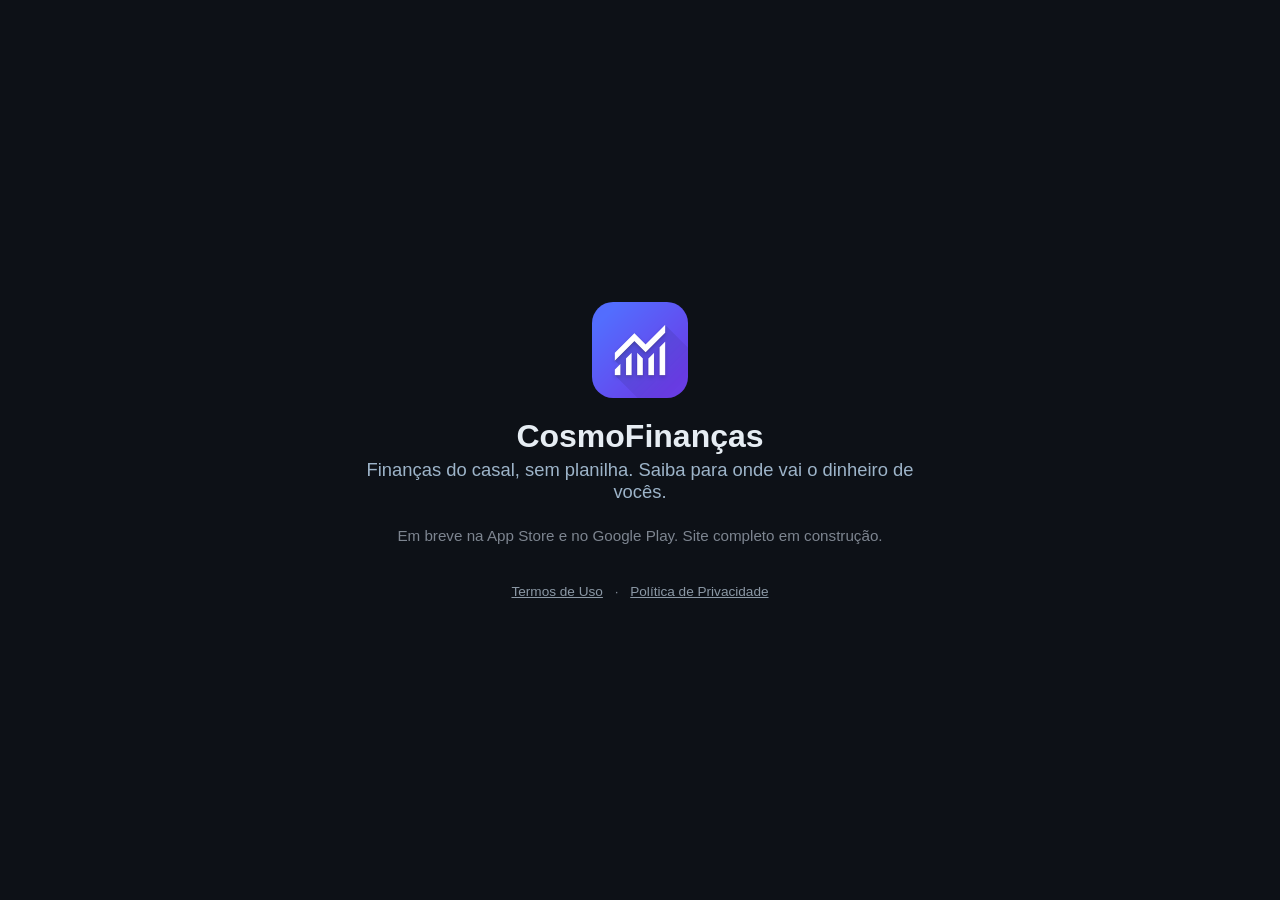
==== index.html @ c714b4fe "Add Terms of Use and Privacy Policy pages Fixes the App Review rejection: the store metadata links h" ====
<!DOCTYPE html>
<html lang="pt-BR">
<head>
  <meta charset="utf-8">
  <meta name="viewport" content="width=device-width, initial-scale=1">
  <title>CosmoFinanças | Finanças do casal, sem planilha</title>
  <meta name="description" content="CosmoFinanças: controle financeiro do casal. Gastos do mês, orçamentos, importação de extratos com categorização automática. Em breve na App Store e no Google Play.">
  <link rel="icon" href="/favicon.ico">
  <link rel="apple-touch-icon" href="/apple-touch-icon.png">
  <meta name="robots" content="index, follow">
  <link rel="canonical" href="https://cosmofinancas.org/">
  <style>
    :root { color-scheme: light dark; }
    body { margin: 0; font-family: -apple-system, BlinkMacSystemFont, "Segoe UI", Roboto, sans-serif;
           min-height: 100vh; display: flex; align-items: center; justify-content: center;
           background: #0d1117; color: #e6edf3; text-align: center; }
    main { padding: 2rem; max-width: 560px; }
    img.logo { width: 96px; height: 96px; border-radius: 22%; }
    h1 { font-size: 2rem; margin: 1rem 0 0.25rem; }
    p.tag { font-size: 1.15rem; color: #9db4c9; margin: 0.25rem 0 1.5rem; }
    p.soon { font-size: 0.95rem; color: #7d8590; }
    footer { margin-top: 40px; font-size: 0.85rem; color: #7d8590; }
    footer a { color: #8b98a5; margin: 0 8px; }
  </style>
</head>
<body>
  <main>
    <img class="logo" src="/icon-192x192.png" alt="CosmoFinanças">
    <h1>CosmoFinanças</h1>
    <p class="tag">Finanças do casal, sem planilha. Saiba para onde vai o dinheiro de vocês.</p>
    <p class="soon">Em breve na App Store e no Google Play. Site completo em construção.</p>
    <footer>
      <a href="/termos">Termos de Uso</a> · <a href="/privacidade">Política de Privacidade</a>
    </footer>
  </main>
</body>
</html>
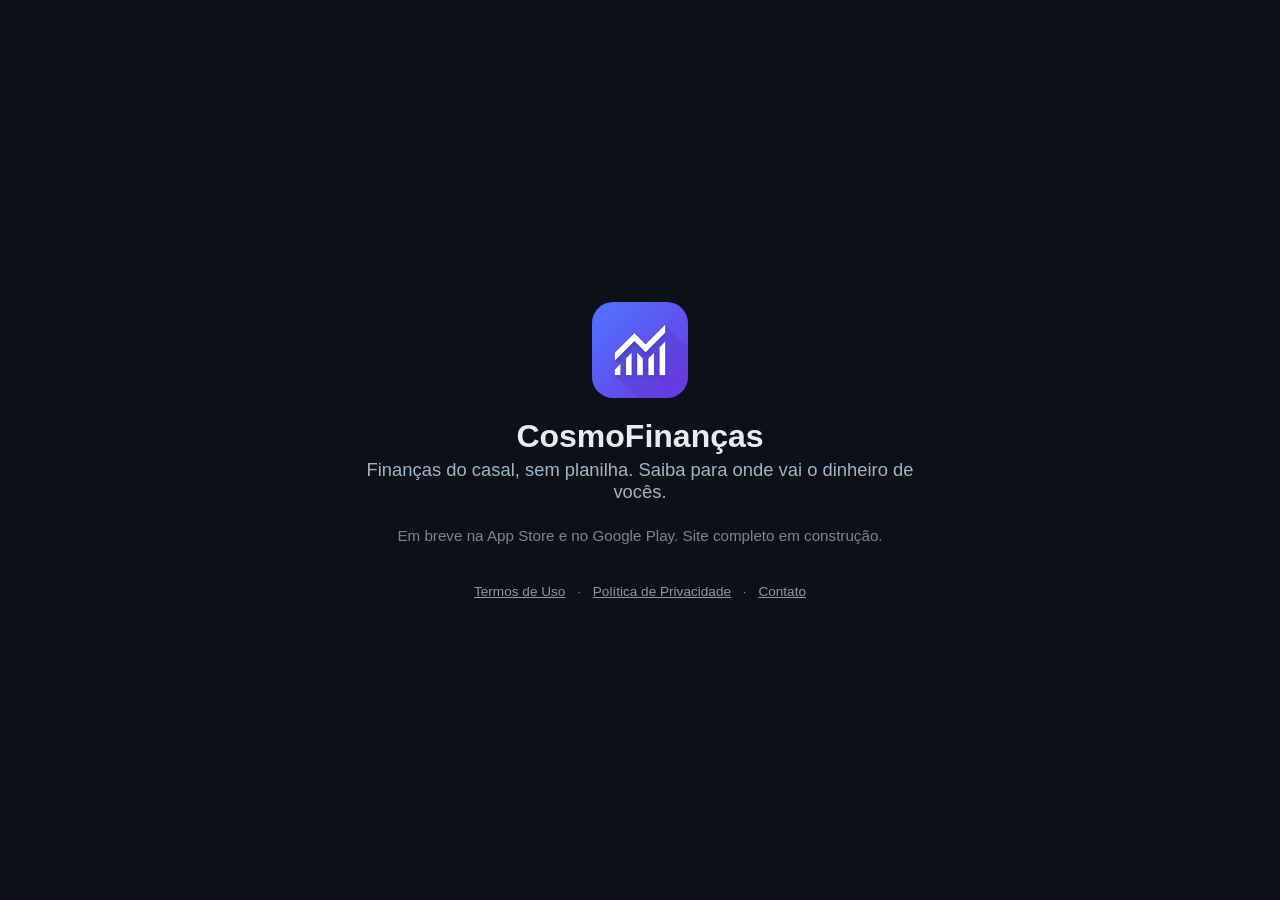
==== commit e845f7d6: "Merge contato-delete-pages" ====
--- a/index.html
+++ b/index.html
@@ -30,7 +30,7 @@
     <p class="tag">Finanças do casal, sem planilha. Saiba para onde vai o dinheiro de vocês.</p>
     <p class="soon">Em breve na App Store e no Google Play. Site completo em construção.</p>
     <footer>
-      <a href="/termos">Termos de Uso</a> · <a href="/privacidade">Política de Privacidade</a>
+      <a href="/termos">Termos de Uso</a> · <a href="/privacidade">Política de Privacidade</a> · <a href="/contato">Contato</a>
     </footer>
   </main>
 </body>
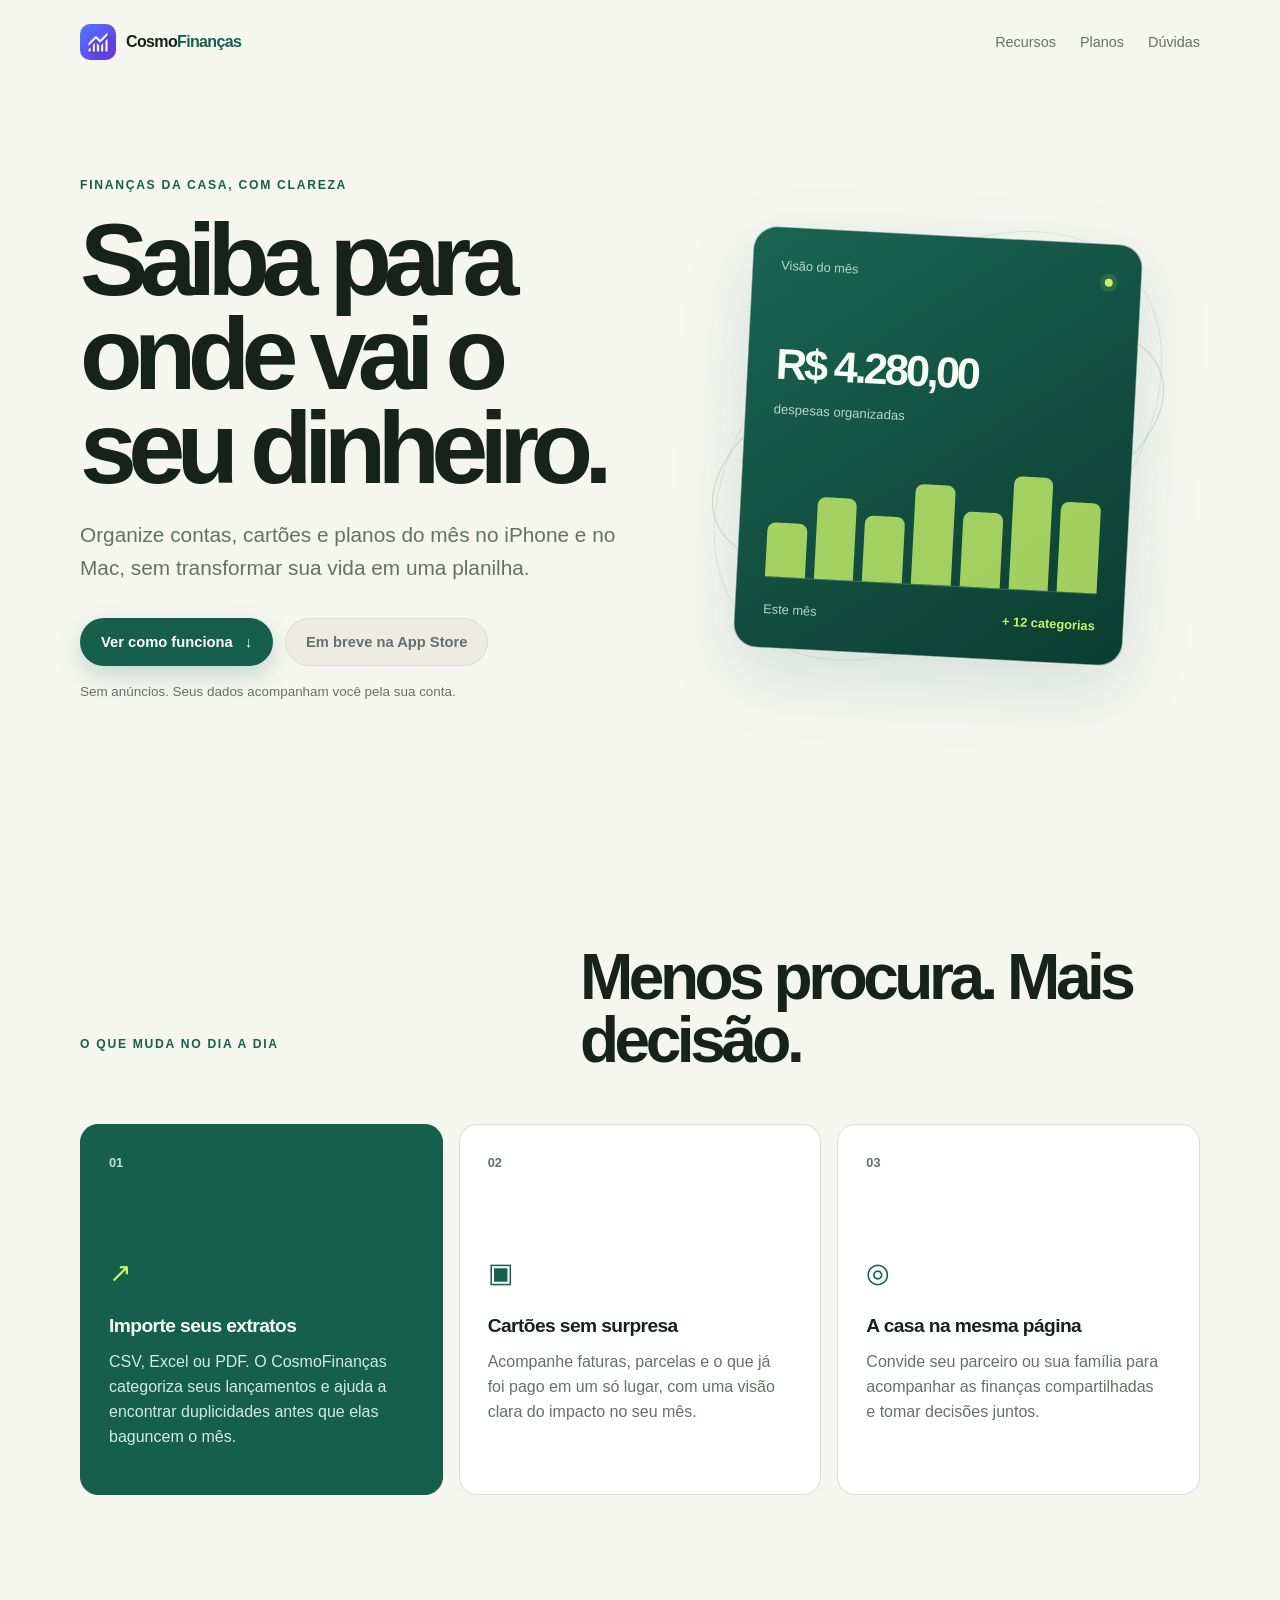
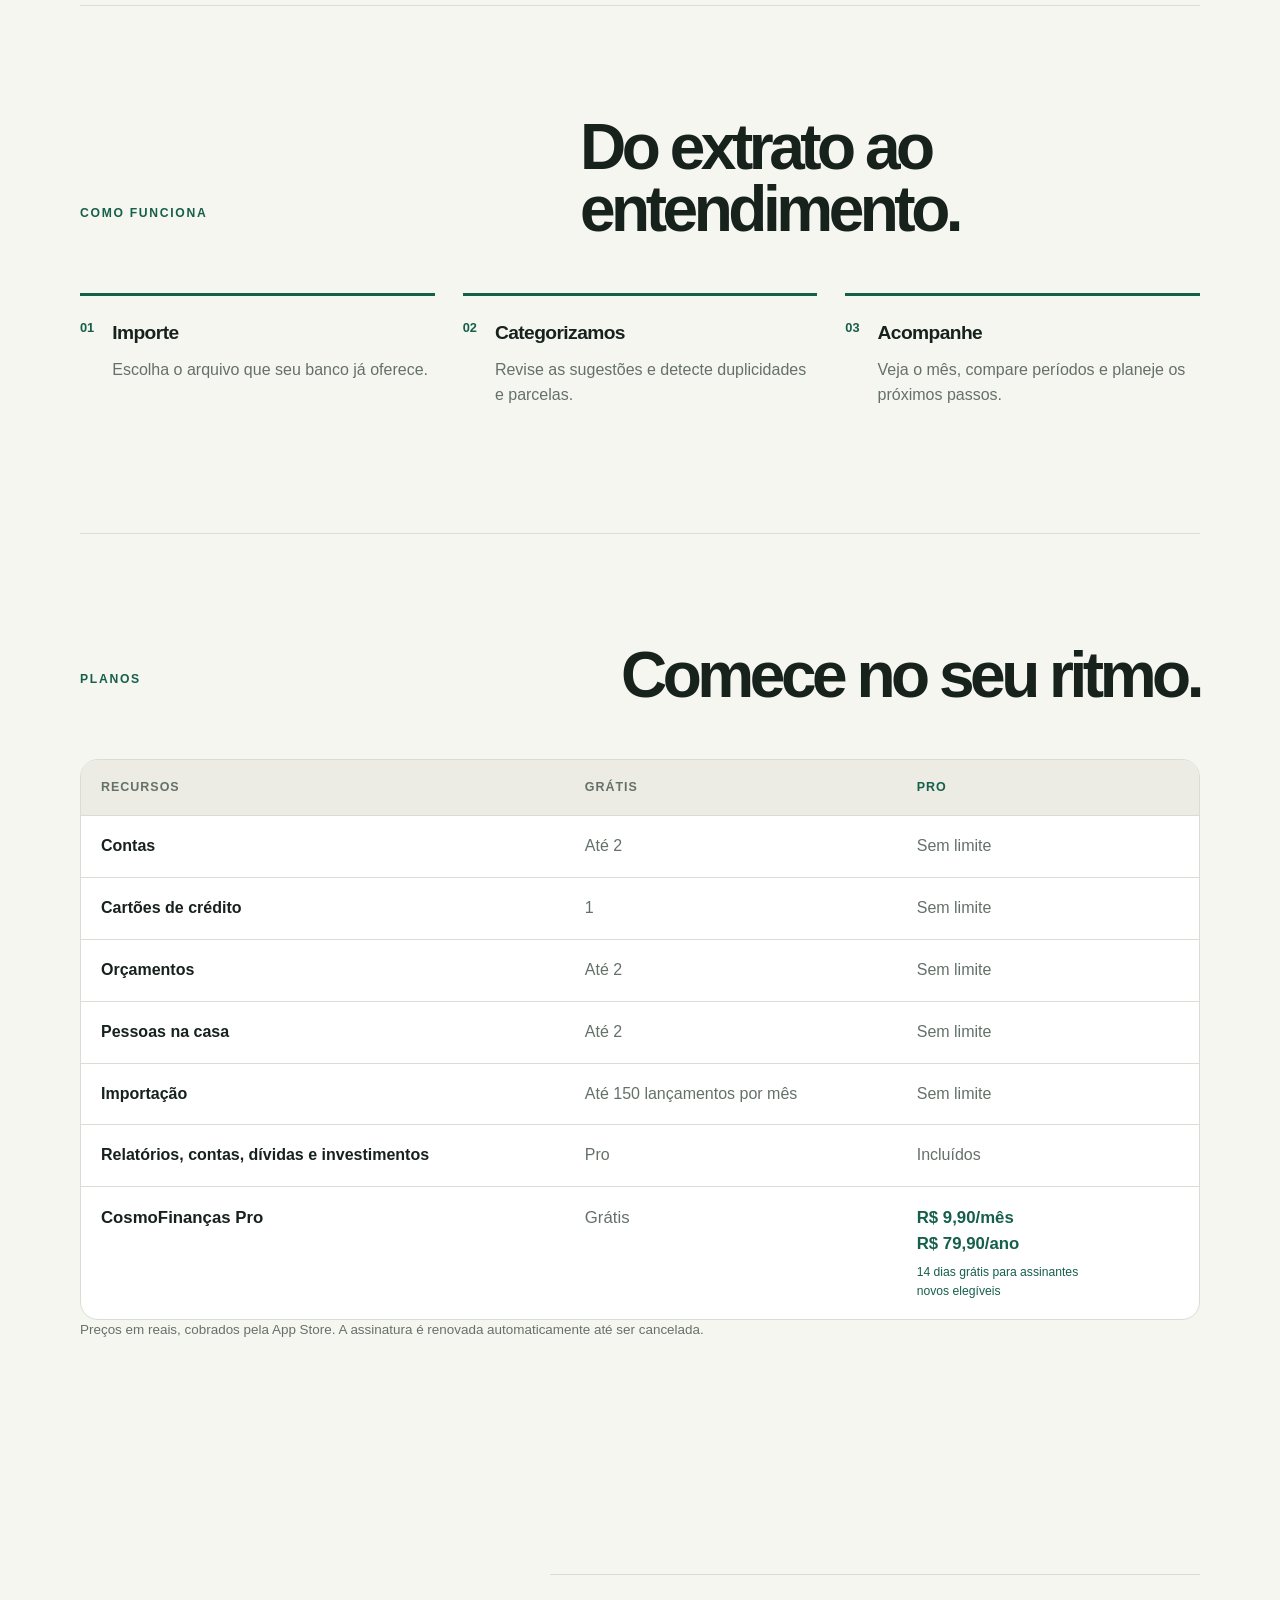
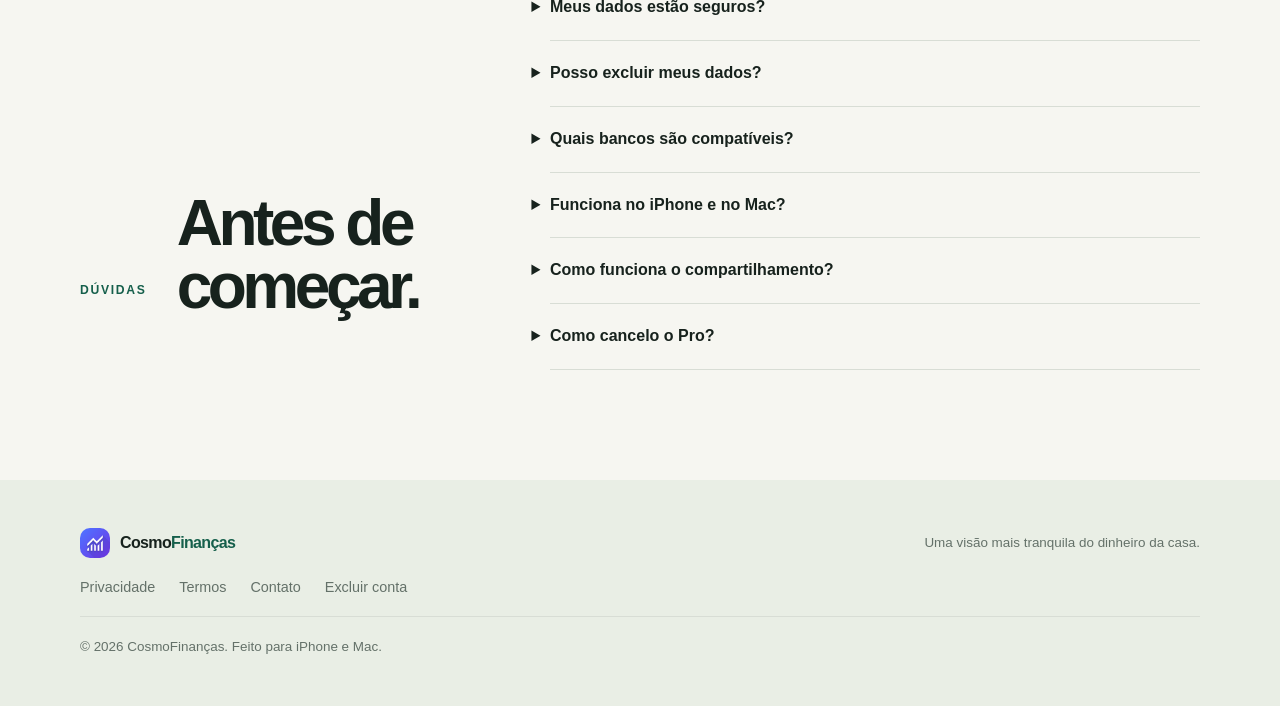
==== commit 55e14e83: "feat(landing): build the CosmoFinancas homepage Replace the placeholder with an accessible one-page " ====
--- a/index.html
+++ b/index.html
@@ -1,37 +1,185 @@
-<!DOCTYPE html>
+<!doctype html>
 <html lang="pt-BR">
 <head>
   <meta charset="utf-8">
   <meta name="viewport" content="width=device-width, initial-scale=1">
-  <title>CosmoFinanças | Finanças do casal, sem planilha</title>
-  <meta name="description" content="CosmoFinanças: controle financeiro do casal. Gastos do mês, orçamentos, importação de extratos com categorização automática. Em breve na App Store e no Google Play.">
+  <title>CosmoFinanças | Saiba para onde vai o seu dinheiro</title>
+  <meta name="description" content="Organize as finanças da sua casa no iPhone e no Mac. Importe extratos, acompanhe cartões, orçamentos e muito mais com o CosmoFinanças.">
+  <meta name="robots" content="index, follow">
+  <link rel="canonical" href="https://cosmofinancas.org/">
   <link rel="icon" href="/favicon.ico">
   <link rel="apple-touch-icon" href="/apple-touch-icon.png">
-  <meta name="robots" content="index, follow">
-  <link rel="canonical" href="https://cosmofinancas.org/">
-  <style>
-    :root { color-scheme: light dark; }
-    body { margin: 0; font-family: -apple-system, BlinkMacSystemFont, "Segoe UI", Roboto, sans-serif;
-           min-height: 100vh; display: flex; align-items: center; justify-content: center;
-           background: #0d1117; color: #e6edf3; text-align: center; }
-    main { padding: 2rem; max-width: 560px; }
-    img.logo { width: 96px; height: 96px; border-radius: 22%; }
-    h1 { font-size: 2rem; margin: 1rem 0 0.25rem; }
-    p.tag { font-size: 1.15rem; color: #9db4c9; margin: 0.25rem 0 1.5rem; }
-    p.soon { font-size: 0.95rem; color: #7d8590; }
-    footer { margin-top: 40px; font-size: 0.85rem; color: #7d8590; }
-    footer a { color: #8b98a5; margin: 0 8px; }
-  </style>
+  <meta property="og:type" content="website">
+  <meta property="og:locale" content="pt_BR">
+  <meta property="og:site_name" content="CosmoFinanças">
+  <meta property="og:title" content="CosmoFinanças | Saiba para onde vai o seu dinheiro">
+  <meta property="og:description" content="Finanças da casa, com clareza. Importe seus extratos e acompanhe o mês no iPhone e no Mac.">
+  <meta property="og:url" content="https://cosmofinancas.org/">
+  <meta property="og:image" content="https://cosmofinancas.org/icon-512x512.png">
+  <meta name="twitter:card" content="summary">
+  <meta name="twitter:title" content="CosmoFinanças | Saiba para onde vai o seu dinheiro">
+  <meta name="twitter:description" content="Finanças da casa, com clareza. Importe seus extratos e acompanhe o mês no iPhone e no Mac.">
+  <meta name="twitter:image" content="https://cosmofinancas.org/icon-512x512.png">
+  <link rel="stylesheet" href="/style.css">
+  <script type="application/ld+json">
+  {
+    "@context": "https://schema.org",
+    "@type": "SoftwareApplication",
+    "name": "CosmoFinanças",
+    "applicationCategory": "FinanceApplication",
+    "operatingSystem": "iOS, macOS",
+    "description": "Aplicativo de finanças para organizar a vida financeira da casa.",
+    "offers": [
+      {
+        "@type": "Offer",
+        "name": "CosmoFinanças Pro mensal",
+        "price": "9.90",
+        "priceCurrency": "BRL"
+      },
+      {
+        "@type": "Offer",
+        "name": "CosmoFinanças Pro anual",
+        "price": "79.90",
+        "priceCurrency": "BRL"
+      }
+    ]
+  }
+  </script>
+  <script type="application/ld+json">
+  {
+    "@context": "https://schema.org",
+    "@type": "FAQPage",
+    "mainEntity": [
+      {"@type":"Question","name":"Meus dados estão seguros?","acceptedAnswer":{"@type":"Answer","text":"Sim. O CosmoFinanças usa uma conta para sincronizar seus dados entre dispositivos e adota medidas técnicas para proteger as informações. Consulte a Política de Privacidade para saber mais."}},
+      {"@type":"Question","name":"Posso excluir meus dados?","acceptedAnswer":{"@type":"Answer","text":"Sim. Você pode excluir sua conta dentro do app ou pela página de exclusão de conta."}},
+      {"@type":"Question","name":"Quais bancos são compatíveis?","acceptedAnswer":{"@type":"Answer","text":"Você pode importar arquivos CSV, Excel e PDF exportados pelo seu banco. Não é necessário conectar a conta bancária."}},
+      {"@type":"Question","name":"Funciona no iPhone e no Mac?","acceptedAnswer":{"@type":"Answer","text":"Sim. O app foi feito para iPhone e Mac, com sincronização pela sua conta."}},
+      {"@type":"Question","name":"Como funciona o compartilhamento?","acceptedAnswer":{"@type":"Answer","text":"Convide as pessoas da sua casa pelo app. Os membros convidados podem acompanhar os dados financeiros compartilhados do lar."}},
+      {"@type":"Question","name":"Como cancelo o Pro?","acceptedAnswer":{"@type":"Answer","text":"A assinatura é gerenciada pela App Store. Você pode cancelar nas configurações da sua conta Apple."}}
+    ]
+  }
+  </script>
 </head>
 <body>
+  <header class="site-header">
+    <a class="brand" href="/" aria-label="CosmoFinanças, início">
+      <img src="/icon-192x192.png" alt="" width="36" height="36">
+      <span>Cosmo<span class="brand-accent">Finanças</span></span>
+    </a>
+    <nav aria-label="Navegação principal">
+      <a href="#recursos">Recursos</a>
+      <a href="#planos">Planos</a>
+      <a href="#duvidas">Dúvidas</a>
+    </nav>
+  </header>
+
   <main>
-    <img class="logo" src="/icon-192x192.png" alt="CosmoFinanças">
-    <h1>CosmoFinanças</h1>
-    <p class="tag">Finanças do casal, sem planilha. Saiba para onde vai o dinheiro de vocês.</p>
-    <p class="soon">Em breve na App Store e no Google Play. Site completo em construção.</p>
-    <footer>
-      <a href="/termos">Termos de Uso</a> · <a href="/privacidade">Política de Privacidade</a> · <a href="/contato">Contato</a>
-    </footer>
+    <section class="hero section-wrap" aria-labelledby="hero-title">
+      <div class="hero-copy">
+        <p class="eyebrow">Finanças da casa, com clareza</p>
+        <h1 id="hero-title">Saiba para onde vai o seu dinheiro.</h1>
+        <p class="hero-subtitle">Organize contas, cartões e planos do mês no iPhone e no Mac, sem transformar sua vida em uma planilha.</p>
+        <div class="hero-actions">
+          <a class="button button-primary" href="#como-funciona">Ver como funciona <span aria-hidden="true">↓</span></a>
+          <span class="button button-disabled" aria-disabled="true">Em breve na App Store</span>
+        </div>
+        <p class="hero-note">Sem anúncios. Seus dados acompanham você pela sua conta.</p>
+      </div>
+      <div class="hero-art" aria-label="Resumo visual do seu mês financeiro" role="img">
+        <div class="orbit orbit-one"></div>
+        <div class="orbit orbit-two"></div>
+        <div class="dashboard-card">
+          <div class="card-topline"><span>Visão do mês</span><span class="status-dot"></span></div>
+          <p class="card-total">R$ 4.280,00</p>
+          <p class="card-caption">despesas organizadas</p>
+          <div class="chart"><span style="height: 42%"></span><span style="height: 64%"></span><span style="height: 51%"></span><span style="height: 78%"></span><span style="height: 58%"></span><span style="height: 88%"></span><span style="height: 70%"></span></div>
+          <div class="card-footer"><span>Este mês</span><strong>+ 12 categorias</strong></div>
+        </div>
+      </div>
+    </section>
+
+    <section id="recursos" class="section-wrap section-block" aria-labelledby="resources-title">
+      <div class="section-heading">
+        <p class="eyebrow">O que muda no dia a dia</p>
+        <h2 id="resources-title">Menos procura. Mais decisão.</h2>
+      </div>
+      <div class="feature-grid">
+        <article class="feature-card feature-card-highlight">
+          <span class="feature-number">01</span>
+          <div class="feature-icon" aria-hidden="true">↗</div>
+          <h3>Importe seus extratos</h3>
+          <p>CSV, Excel ou PDF. O CosmoFinanças categoriza seus lançamentos e ajuda a encontrar duplicidades antes que elas baguncem o mês.</p>
+        </article>
+        <article class="feature-card">
+          <span class="feature-number">02</span>
+          <div class="feature-icon" aria-hidden="true">▣</div>
+          <h3>Cartões sem surpresa</h3>
+          <p>Acompanhe faturas, parcelas e o que já foi pago em um só lugar, com uma visão clara do impacto no seu mês.</p>
+        </article>
+        <article class="feature-card">
+          <span class="feature-number">03</span>
+          <div class="feature-icon" aria-hidden="true">◎</div>
+          <h3>A casa na mesma página</h3>
+          <p>Convide seu parceiro ou sua família para acompanhar as finanças compartilhadas e tomar decisões juntos.</p>
+        </article>
+      </div>
+    </section>
+
+    <section id="como-funciona" class="section-wrap section-block how-section" aria-labelledby="how-title">
+      <div class="section-heading">
+        <p class="eyebrow">Como funciona</p>
+        <h2>Do extrato ao entendimento.</h2>
+      </div>
+      <ol class="steps">
+        <li><span class="step-index">01</span><div><h3>Importe</h3><p>Escolha o arquivo que seu banco já oferece.</p></div></li>
+        <li><span class="step-index">02</span><div><h3>Categorizamos</h3><p>Revise as sugestões e detecte duplicidades e parcelas.</p></div></li>
+        <li><span class="step-index">03</span><div><h3>Acompanhe</h3><p>Veja o mês, compare períodos e planeje os próximos passos.</p></div></li>
+      </ol>
+    </section>
+
+    <section id="planos" class="section-wrap section-block" aria-labelledby="plans-title">
+      <div class="section-heading">
+        <p class="eyebrow">Planos</p>
+        <h2>Comece no seu ritmo.</h2>
+      </div>
+      <div class="plans-table-wrap">
+        <table class="plans-table">
+          <caption class="sr-only">Comparação entre os planos Grátis e Pro</caption>
+          <thead><tr><th scope="col">Recursos</th><th scope="col">Grátis</th><th scope="col" class="pro-heading">Pro</th></tr></thead>
+          <tbody>
+            <tr><th scope="row">Contas</th><td>Até 2</td><td>Sem limite</td></tr>
+            <tr><th scope="row">Cartões de crédito</th><td>1</td><td>Sem limite</td></tr>
+            <tr><th scope="row">Orçamentos</th><td>Até 2</td><td>Sem limite</td></tr>
+            <tr><th scope="row">Pessoas na casa</th><td>Até 2</td><td>Sem limite</td></tr>
+            <tr><th scope="row">Importação</th><td>Até 150 lançamentos por mês</td><td>Sem limite</td></tr>
+            <tr><th scope="row">Relatórios, contas, dívidas e investimentos</th><td>Pro</td><td>Incluídos</td></tr>
+          </tbody>
+          <tfoot><tr><th scope="row">CosmoFinanças Pro</th><td>Grátis</td><td><strong>R$ 9,90/mês</strong><br><strong>R$ 79,90/ano</strong><small>14 dias grátis para assinantes novos elegíveis</small></td></tr></tfoot>
+        </table>
+      </div>
+      <p class="pricing-note">Preços em reais, cobrados pela App Store. A assinatura é renovada automaticamente até ser cancelada.</p>
+    </section>
+
+    <section id="duvidas" class="section-wrap section-block faq-section" aria-labelledby="faq-title">
+      <div class="section-heading"><p class="eyebrow">Dúvidas</p><h2>Antes de começar.</h2></div>
+      <div class="faq-list">
+        <details><summary>Meus dados estão seguros?</summary><p>Sim. O CosmoFinanças usa uma conta para sincronizar seus dados entre dispositivos e adota medidas técnicas para proteger as informações. Consulte a <a href="/privacidade/">Política de Privacidade</a> para saber mais.</p></details>
+        <details><summary>Posso excluir meus dados?</summary><p>Sim. Você pode excluir sua conta dentro do app ou pela <a href="/excluir-conta/">página de exclusão de conta</a>.</p></details>
+        <details><summary>Quais bancos são compatíveis?</summary><p>Você pode importar arquivos CSV, Excel e PDF exportados pelo seu banco. Não é necessário conectar a conta bancária.</p></details>
+        <details><summary>Funciona no iPhone e no Mac?</summary><p>Sim. O app foi feito para iPhone e Mac, com sincronização pela sua conta.</p></details>
+        <details><summary>Como funciona o compartilhamento?</summary><p>Convide as pessoas da sua casa pelo app. Os membros convidados podem acompanhar os dados financeiros compartilhados do lar.</p></details>
+        <details><summary>Como cancelo o Pro?</summary><p>A assinatura é gerenciada pela App Store. Você pode cancelar nas configurações da sua conta Apple.</p></details>
+      </div>
+    </section>
   </main>
+
+  <footer class="site-footer">
+    <div class="section-wrap footer-inner">
+      <a class="brand" href="/" aria-label="CosmoFinanças, início"><img src="/icon-192x192.png" alt="" width="30" height="30"><span>Cosmo<span class="brand-accent">Finanças</span></span></a>
+      <p>Uma visão mais tranquila do dinheiro da casa.</p>
+      <nav aria-label="Links legais"><a href="/privacidade/">Privacidade</a><a href="/termos/">Termos</a><a href="/contato/">Contato</a><a href="/excluir-conta/">Excluir conta</a></nav>
+      <small>© 2026 CosmoFinanças. Feito para iPhone e Mac.</small>
+    </div>
+  </footer>
 </body>
 </html>
--- a/style.css
+++ b/style.css
@@ -0,0 +1,120 @@
+:root {
+  color-scheme: light dark;
+  --bg: #f6f6f1;
+  --surface: #ffffff;
+  --surface-muted: #ecece5;
+  --text: #17221d;
+  --muted: #647169;
+  --line: #d8ddd5;
+  --accent: #155f4b;
+  --accent-bright: #c7f36b;
+  --accent-soft: #e2f1d2;
+  --shadow: 0 24px 70px rgba(21, 95, 75, .14);
+}
+* { box-sizing: border-box; }
+html { scroll-behavior: smooth; }
+body { margin: 0; background: var(--bg); color: var(--text); font-family: -apple-system, BlinkMacSystemFont, "Segoe UI", sans-serif; line-height: 1.55; }
+a { color: inherit; }
+a:focus-visible, summary:focus-visible, .button:focus-visible { outline: 3px solid #e09827; outline-offset: 4px; }
+.section-wrap { width: min(1120px, calc(100% - 40px)); margin-inline: auto; }
+.site-header { width: min(1120px, calc(100% - 40px)); margin: 0 auto; padding: 24px 0; display: flex; align-items: center; justify-content: space-between; gap: 24px; }
+.brand { display: inline-flex; align-items: center; gap: 10px; text-decoration: none; font-weight: 800; letter-spacing: -.04em; }
+.brand img { border-radius: 10px; }
+.brand-accent { color: var(--accent); }
+.site-header nav, .site-footer nav { display: flex; gap: 24px; }
+.site-header nav a, .site-footer nav a { color: var(--muted); font-size: .9rem; text-decoration: none; }
+.site-header nav a:hover, .site-footer nav a:hover { color: var(--accent); }
+.hero { min-height: 680px; padding: 92px 0 120px; display: grid; grid-template-columns: 1.02fr .98fr; align-items: center; gap: 50px; }
+.eyebrow { margin: 0 0 18px; color: var(--accent); font-size: .76rem; font-weight: 800; letter-spacing: .14em; text-transform: uppercase; }
+h1, h2, h3, p { margin-top: 0; }
+h1 { max-width: 680px; margin-bottom: 24px; font-size: clamp(3.5rem, 8vw, 7rem); line-height: .92; letter-spacing: -.085em; }
+h2 { max-width: 620px; margin-bottom: 0; font-size: clamp(2.3rem, 5vw, 4.8rem); line-height: .98; letter-spacing: -.07em; }
+h3 { margin-bottom: 10px; font-size: 1.2rem; letter-spacing: -.03em; }
+.hero-subtitle { max-width: 550px; color: var(--muted); font-size: clamp(1.05rem, 2vw, 1.3rem); }
+.hero-actions { display: flex; flex-wrap: wrap; align-items: center; gap: 12px; margin: 34px 0 16px; }
+.button { display: inline-flex; align-items: center; gap: 12px; min-height: 48px; padding: 0 20px; border: 1px solid transparent; border-radius: 999px; font-size: .92rem; font-weight: 750; text-decoration: none; }
+.button-primary { background: var(--accent); color: #fff; box-shadow: 0 10px 25px rgba(21, 95, 75, .2); }
+.button-primary:hover { background: #0c4738; transform: translateY(-2px); }
+.button-disabled { background: var(--surface-muted); color: var(--muted); border-color: var(--line); cursor: not-allowed; }
+.hero-note, .pricing-note { color: var(--muted); font-size: .84rem; }
+.hero-art { position: relative; min-height: 440px; display: grid; place-items: center; }
+.orbit { position: absolute; border: 1px solid rgba(21, 95, 75, .18); border-radius: 50%; transform: rotate(-18deg); }
+.orbit-one { width: 470px; height: 220px; }
+.orbit-two { width: 340px; height: 520px; transform: rotate(48deg); border-color: rgba(21, 95, 75, .1); }
+.dashboard-card { position: relative; width: min(100%, 390px); padding: 28px; border: 1px solid rgba(255,255,255,.6); border-radius: 24px; background: linear-gradient(145deg, #1a6551, #0c3d31); color: #f6fff5; box-shadow: var(--shadow); transform: rotate(3deg); }
+.card-topline, .card-footer { display: flex; justify-content: space-between; align-items: center; color: #b7d7c6; font-size: .8rem; }
+.status-dot { width: 8px; height: 8px; border-radius: 50%; background: var(--accent-bright); box-shadow: 0 0 0 5px rgba(199,243,107,.12); }
+.card-total { margin: 55px 0 2px; font-size: 2.7rem; font-weight: 750; letter-spacing: -.07em; }
+.card-caption { color: #b7d7c6; font-size: .82rem; }
+.chart { height: 130px; display: flex; align-items: end; gap: 9px; margin: 28px 0 22px; border-bottom: 1px solid rgba(255,255,255,.2); }
+.chart span { flex: 1; border-radius: 8px 8px 0 0; background: var(--accent-bright); opacity: .8; }
+.card-footer strong { color: var(--accent-bright); font-weight: 650; }
+.section-block { padding: 110px 0; }
+.section-heading { display: flex; align-items: end; justify-content: space-between; gap: 30px; margin-bottom: 52px; }
+.feature-grid { display: grid; grid-template-columns: repeat(3, 1fr); gap: 16px; }
+.feature-card { min-height: 330px; padding: 28px; border: 1px solid var(--line); border-radius: 18px; background: var(--surface); }
+.feature-card-highlight { background: var(--accent); color: #f4fff3; border-color: var(--accent); }
+.feature-card-highlight p, .feature-card-highlight .feature-number { color: #bde2cc; }
+.feature-number { display: block; margin-bottom: 80px; color: var(--muted); font-size: .8rem; font-weight: 800; }
+.feature-icon { margin-bottom: 16px; color: var(--accent-bright); font-size: 1.7rem; }
+.feature-card:not(.feature-card-highlight) .feature-icon { color: var(--accent); }
+.feature-card p { max-width: 300px; color: var(--muted); }
+.feature-card-highlight p { color: #d2ebdb; }
+.how-section { border-top: 1px solid var(--line); border-bottom: 1px solid var(--line); }
+.steps { display: grid; grid-template-columns: repeat(3, 1fr); gap: 28px; margin: 0; padding: 0; list-style: none; }
+.steps li { display: grid; grid-template-columns: auto 1fr; gap: 18px; padding-top: 22px; border-top: 3px solid var(--accent); }
+.step-index { color: var(--accent); font-size: .8rem; font-weight: 800; }
+.steps p { color: var(--muted); }
+.plans-table-wrap { overflow-x: auto; border: 1px solid var(--line); border-radius: 18px; background: var(--surface); }
+.plans-table { width: 100%; min-width: 650px; border-collapse: collapse; text-align: left; }
+.plans-table th, .plans-table td { padding: 18px 20px; border-bottom: 1px solid var(--line); vertical-align: top; }
+.plans-table thead th { background: var(--surface-muted); color: var(--muted); font-size: .78rem; letter-spacing: .08em; text-transform: uppercase; }
+.plans-table tbody th { font-weight: 650; }
+.plans-table tbody td, .plans-table tfoot td { color: var(--muted); }
+.plans-table .pro-heading, .plans-table tfoot td:last-child { color: var(--accent); }
+.plans-table tfoot th, .plans-table tfoot td { border-bottom: 0; font-size: 1.05rem; }
+.plans-table small { display: block; max-width: 190px; margin-top: 6px; font-size: .76rem; font-weight: 400; }
+.faq-section { display: grid; grid-template-columns: .75fr 1.25fr; gap: 80px; }
+.faq-list details { border-top: 1px solid var(--line); }
+.faq-list details:last-child { border-bottom: 1px solid var(--line); }
+.faq-list summary { padding: 20px 0; cursor: pointer; font-weight: 700; list-style-position: outside; }
+.faq-list p { max-width: 650px; padding: 0 28px 20px 0; color: var(--muted); }
+.faq-list a { color: var(--accent); }
+.site-footer { padding: 48px 0; background: #e9eee5; }
+.footer-inner { display: grid; grid-template-columns: 1fr auto; align-items: center; gap: 18px 32px; }
+.footer-inner p, .footer-inner small { margin: 0; color: var(--muted); font-size: .84rem; }
+.footer-inner small { grid-column: 1 / -1; padding-top: 20px; border-top: 1px solid var(--line); }
+.sr-only { position: absolute; width: 1px; height: 1px; padding: 0; margin: -1px; overflow: hidden; clip: rect(0,0,0,0); white-space: nowrap; border: 0; }
+@media (prefers-reduced-motion: no-preference) {
+  .button-primary { transition: transform .2s ease, background .2s ease; }
+  .dashboard-card { animation: float-card 7s ease-in-out infinite; }
+  @keyframes float-card { 50% { transform: translateY(-10px) rotate(2deg); } }
+}
+@media (prefers-color-scheme: dark) {
+  :root { --bg: #101713; --surface: #17211c; --surface-muted: #202c25; --text: #edf5ed; --muted: #a6b5aa; --line: #334139; --accent-soft: #253d2e; }
+  .brand-accent, .plans-table .pro-heading, .plans-table tfoot td:last-child, .feature-card:not(.feature-card-highlight) .feature-icon, .step-index { color: var(--accent-bright); }
+  .site-footer { background: #17211c; }
+}
+@media (max-width: 760px) {
+  .site-header { align-items: flex-start; }
+  .site-header nav { display: none; }
+  .hero { min-height: auto; grid-template-columns: 1fr; padding: 64px 0 82px; }
+  .hero-art { min-height: 350px; }
+  .orbit-one { width: 320px; height: 170px; }
+  .orbit-two { width: 260px; height: 390px; }
+  .section-block { padding: 76px 0; }
+  .section-heading, .faq-section { display: block; }
+  .section-heading { margin-bottom: 34px; }
+  .feature-grid, .steps { grid-template-columns: 1fr; }
+  .feature-card { min-height: auto; }
+  .feature-number { margin-bottom: 42px; }
+  .faq-section .section-heading { margin-bottom: 28px; }
+  .footer-inner { grid-template-columns: 1fr; }
+  .footer-inner nav { flex-wrap: wrap; gap: 12px 18px; }
+}
+@media (max-width: 390px) {
+  .section-wrap, .site-header { width: min(100% - 28px, 1120px); }
+  h1 { font-size: 3.25rem; }
+  .dashboard-card { padding: 22px; }
+  .card-total { font-size: 2.2rem; }
+}
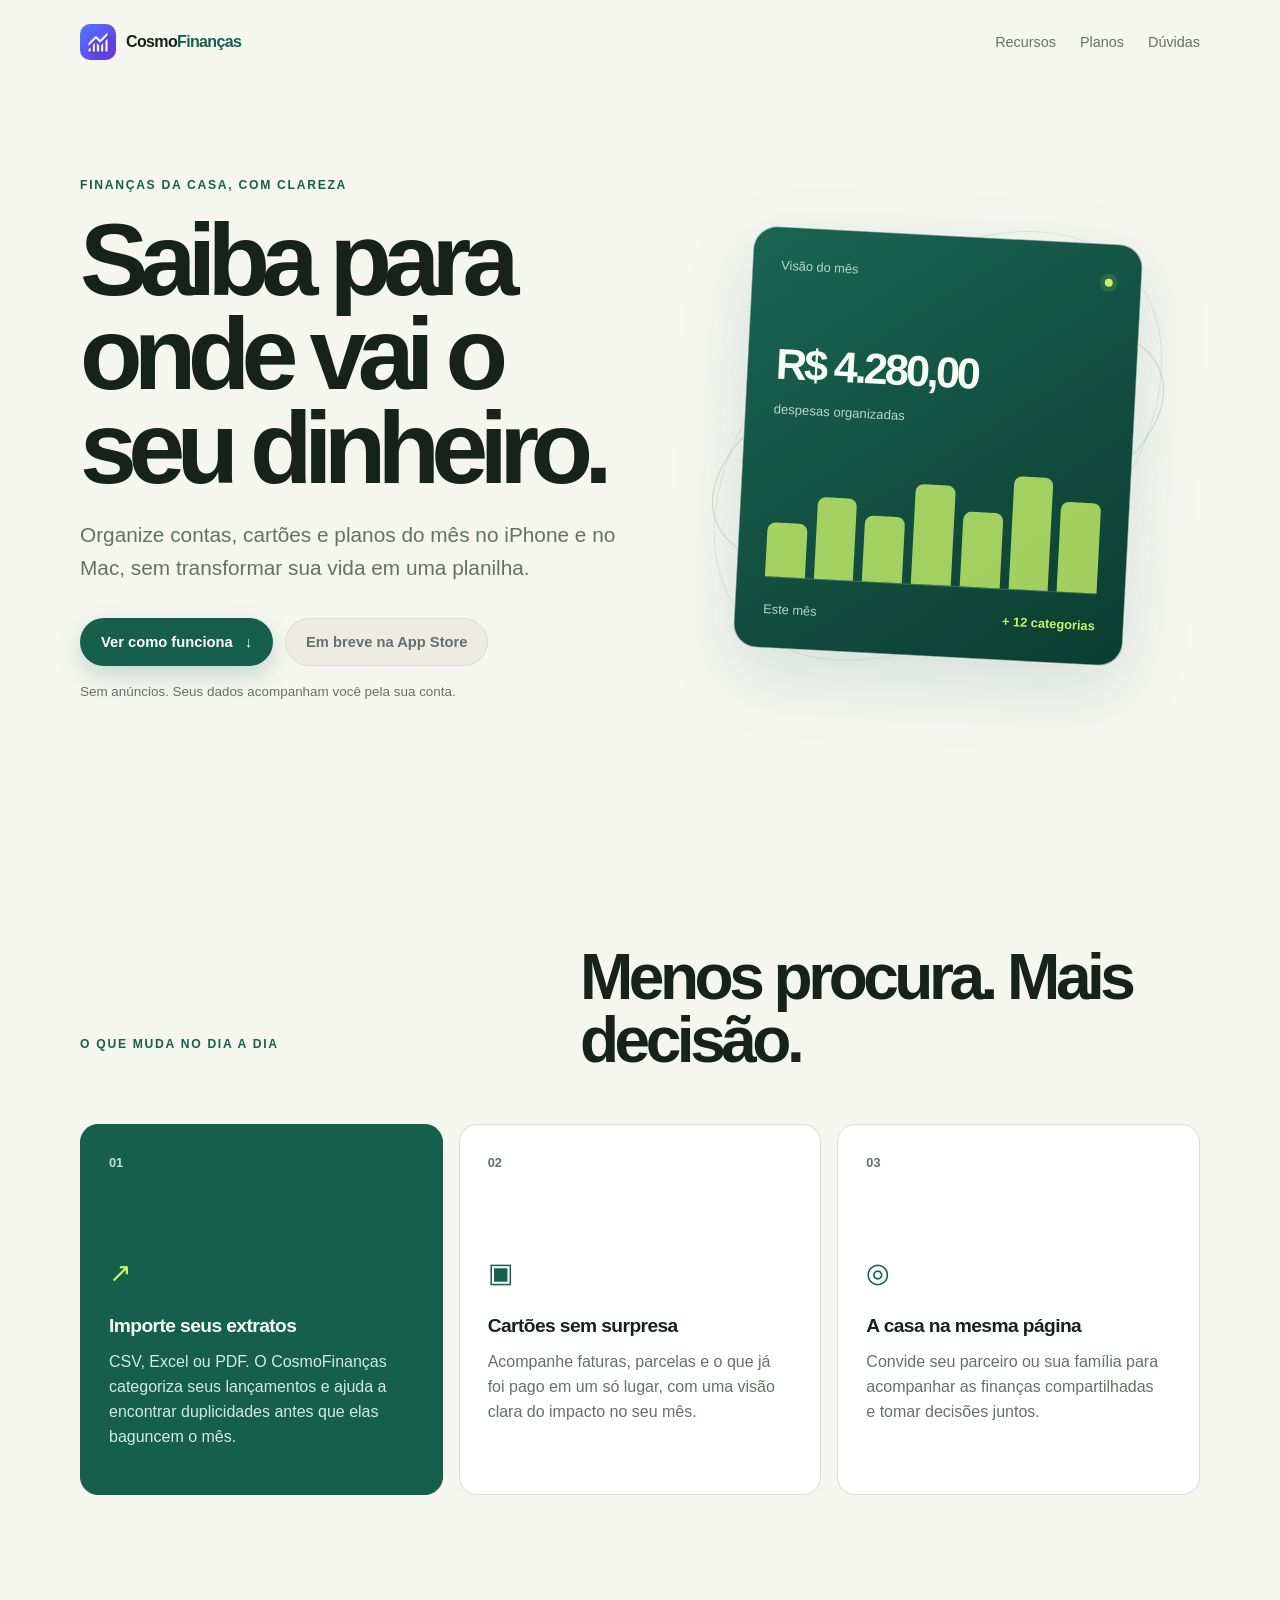
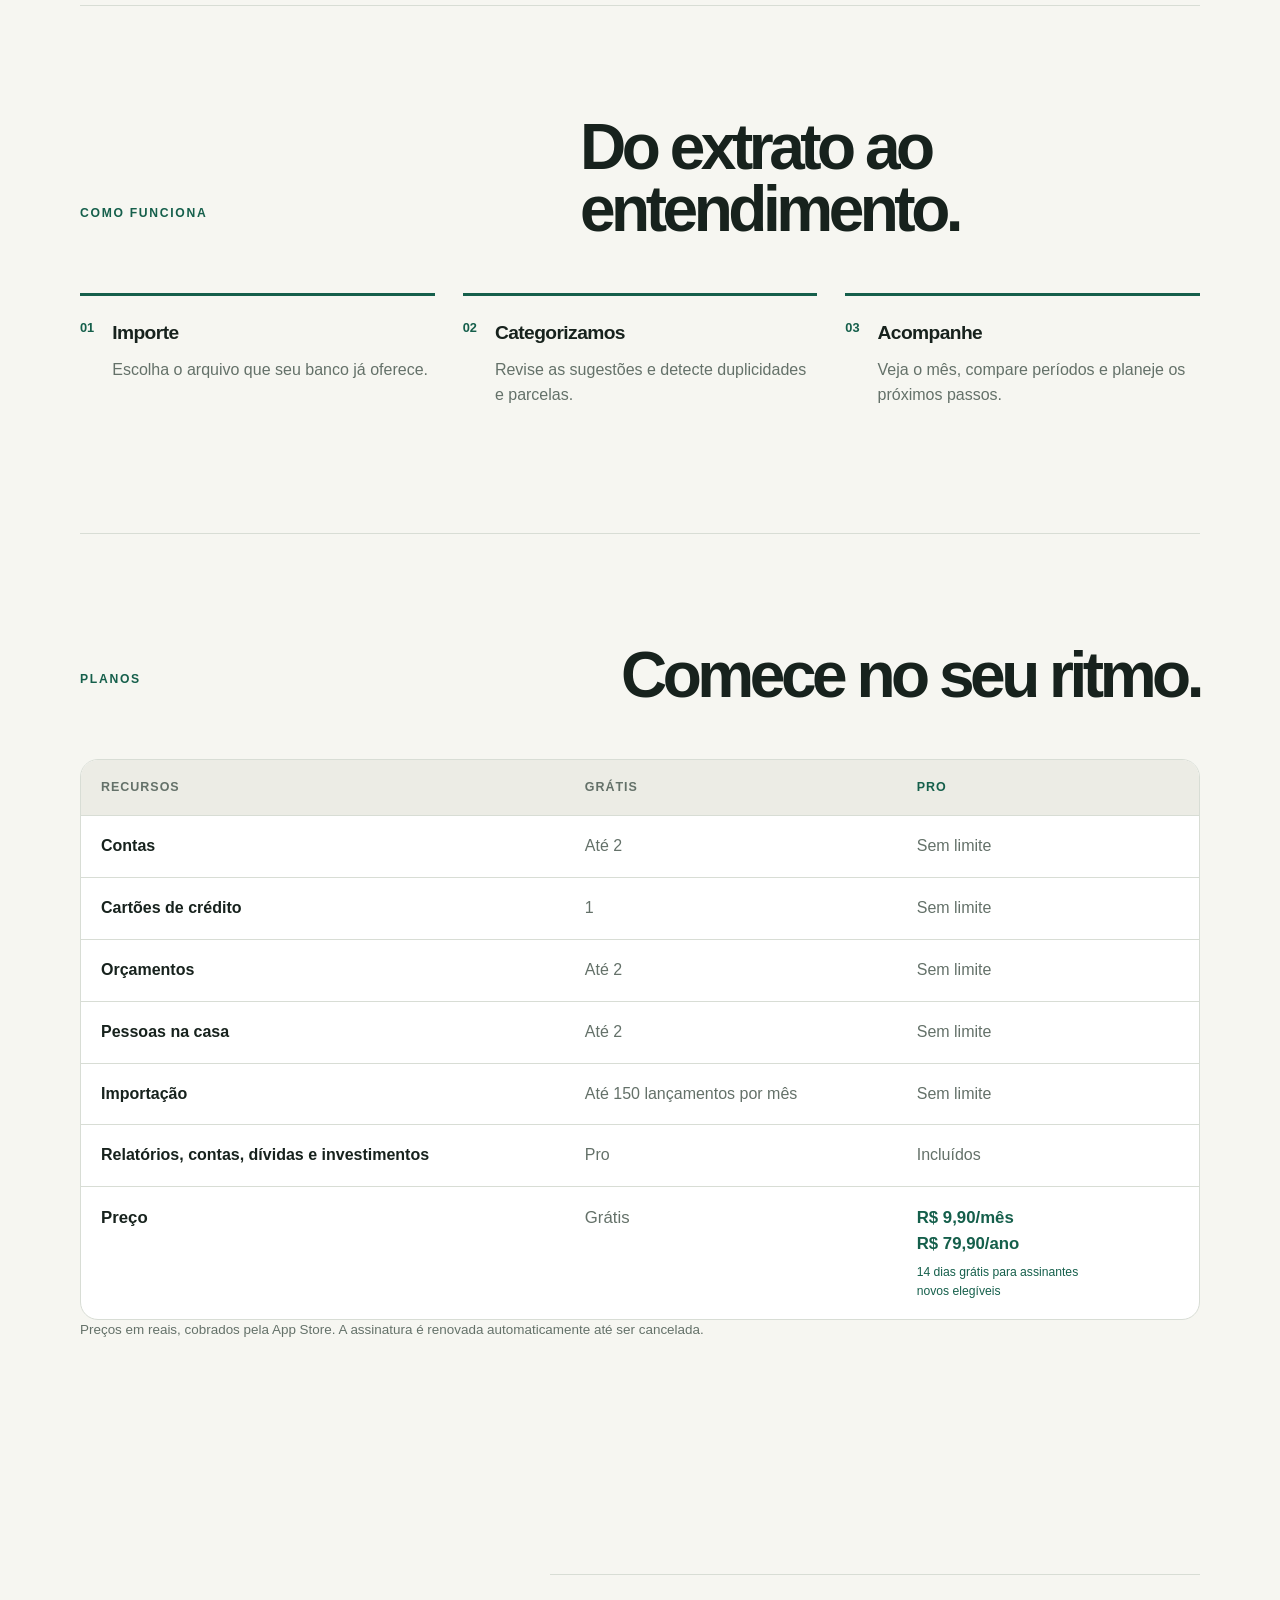
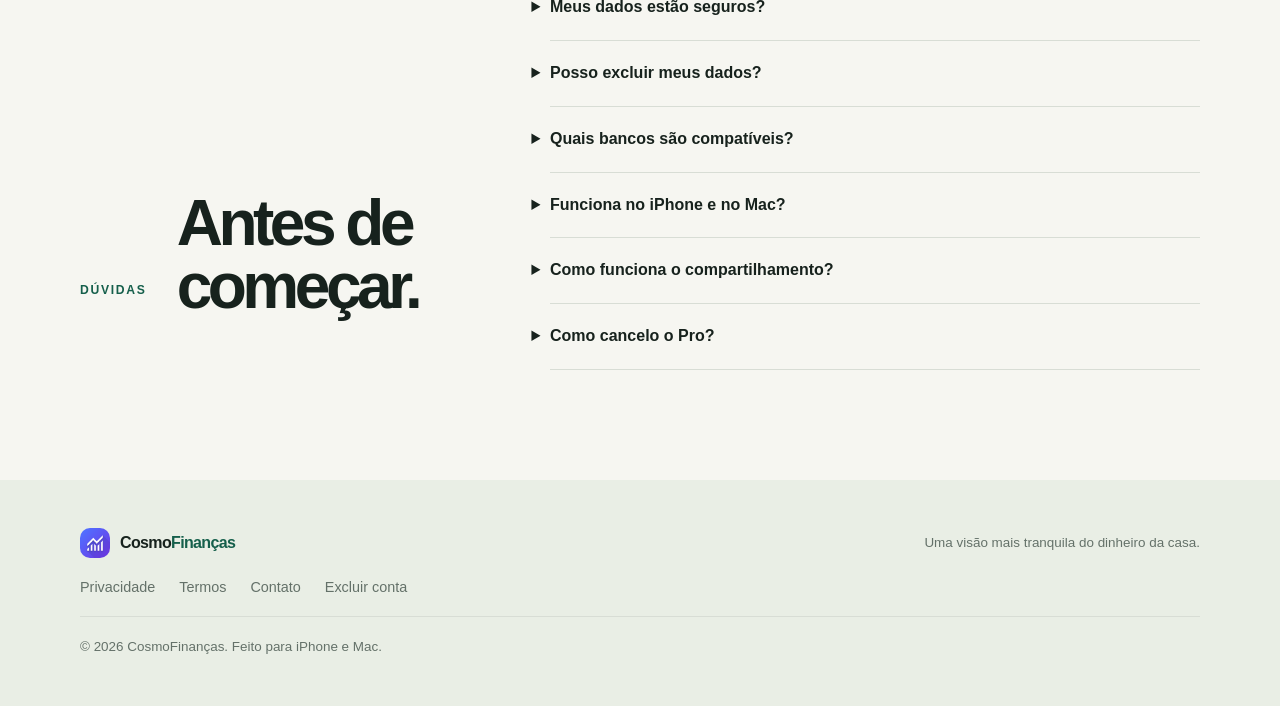
==== commit a0cab3c5: "fix(site): label the last plans row as the price The footer row said CosmoFinanças Pro next to Gráti" ====
--- a/index.html
+++ b/index.html
@@ -1,4 +1,4 @@
-<!doctype html>
+<!DOCTYPE html>
 <html lang="pt-BR">
 <head>
   <meta charset="utf-8">
@@ -92,7 +92,7 @@
           <div class="card-topline"><span>Visão do mês</span><span class="status-dot"></span></div>
           <p class="card-total">R$ 4.280,00</p>
           <p class="card-caption">despesas organizadas</p>
-          <div class="chart"><span style="height: 42%"></span><span style="height: 64%"></span><span style="height: 51%"></span><span style="height: 78%"></span><span style="height: 58%"></span><span style="height: 88%"></span><span style="height: 70%"></span></div>
+          <div class="chart"><span class="bar-42"></span><span class="bar-64"></span><span class="bar-51"></span><span class="bar-78"></span><span class="bar-58"></span><span class="bar-88"></span><span class="bar-70"></span></div>
           <div class="card-footer"><span>Este mês</span><strong>+ 12 categorias</strong></div>
         </div>
       </div>
@@ -154,7 +154,7 @@
             <tr><th scope="row">Importação</th><td>Até 150 lançamentos por mês</td><td>Sem limite</td></tr>
             <tr><th scope="row">Relatórios, contas, dívidas e investimentos</th><td>Pro</td><td>Incluídos</td></tr>
           </tbody>
-          <tfoot><tr><th scope="row">CosmoFinanças Pro</th><td>Grátis</td><td><strong>R$ 9,90/mês</strong><br><strong>R$ 79,90/ano</strong><small>14 dias grátis para assinantes novos elegíveis</small></td></tr></tfoot>
+          <tfoot><tr><th scope="row">Preço</th><td>Grátis</td><td><strong>R$ 9,90/mês</strong><br><strong>R$ 79,90/ano</strong><small>14 dias grátis para assinantes novos elegíveis</small></td></tr></tfoot>
         </table>
       </div>
       <p class="pricing-note">Preços em reais, cobrados pela App Store. A assinatura é renovada automaticamente até ser cancelada.</p>
--- a/style.css
+++ b/style.css
@@ -48,6 +48,14 @@
 .card-caption { color: #b7d7c6; font-size: .82rem; }
 .chart { height: 130px; display: flex; align-items: end; gap: 9px; margin: 28px 0 22px; border-bottom: 1px solid rgba(255,255,255,.2); }
 .chart span { flex: 1; border-radius: 8px 8px 0 0; background: var(--accent-bright); opacity: .8; }
+.chart .bar-42 { height: 42%; }
+.chart .bar-64 { height: 64%; }
+.chart .bar-51 { height: 51%; }
+.chart .bar-78 { height: 78%; }
+.chart .bar-58 { height: 58%; }
+.chart .bar-88 { height: 88%; }
+.chart .bar-70 { height: 70%; }
+.not-found { padding: 18vh 0; text-align: center; }
 .card-footer strong { color: var(--accent-bright); font-weight: 650; }
 .section-block { padding: 110px 0; }
 .section-heading { display: flex; align-items: end; justify-content: space-between; gap: 30px; margin-bottom: 52px; }
@@ -92,7 +100,7 @@
 }
 @media (prefers-color-scheme: dark) {
   :root { --bg: #101713; --surface: #17211c; --surface-muted: #202c25; --text: #edf5ed; --muted: #a6b5aa; --line: #334139; --accent-soft: #253d2e; }
-  .brand-accent, .plans-table .pro-heading, .plans-table tfoot td:last-child, .feature-card:not(.feature-card-highlight) .feature-icon, .step-index { color: var(--accent-bright); }
+  .brand-accent, .eyebrow, .plans-table .pro-heading, .plans-table tfoot td:last-child, .feature-card:not(.feature-card-highlight) .feature-icon, .step-index { color: var(--accent-bright); }
   .site-footer { background: #17211c; }
 }
 @media (max-width: 760px) {
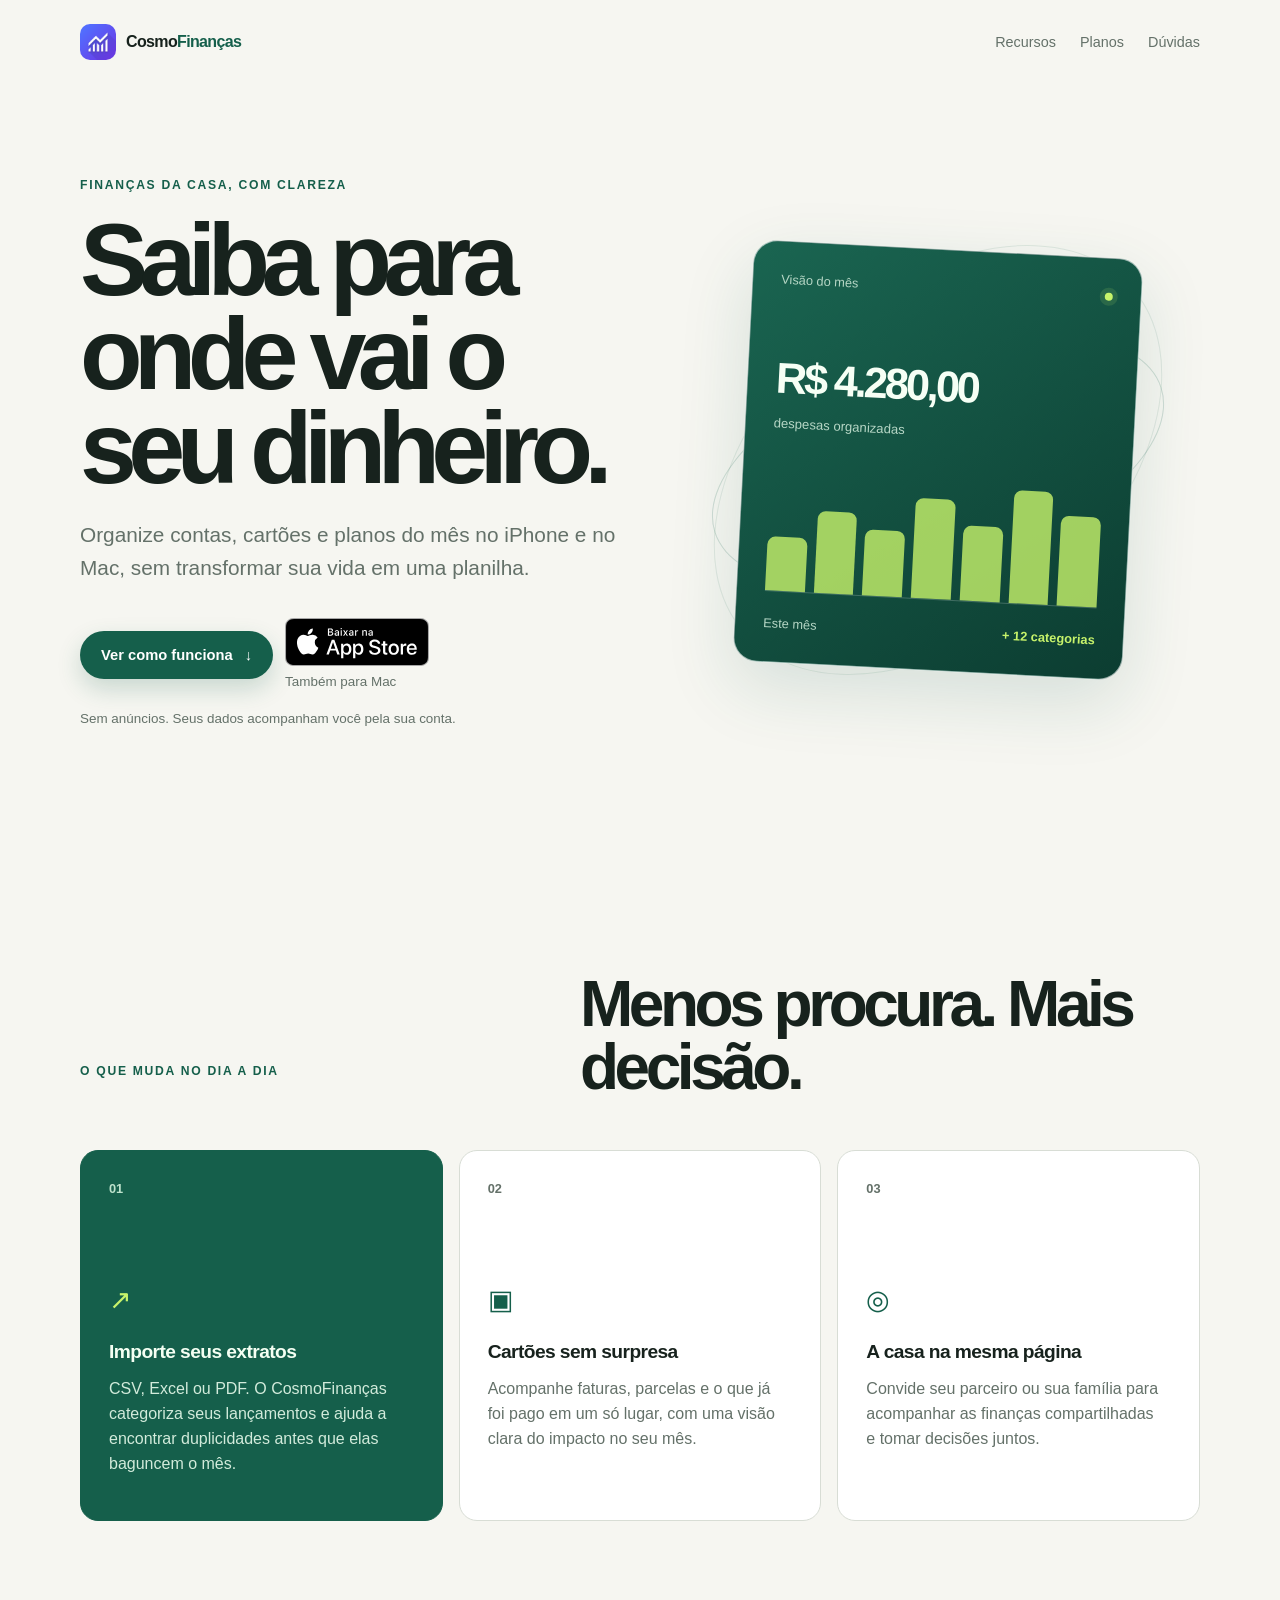
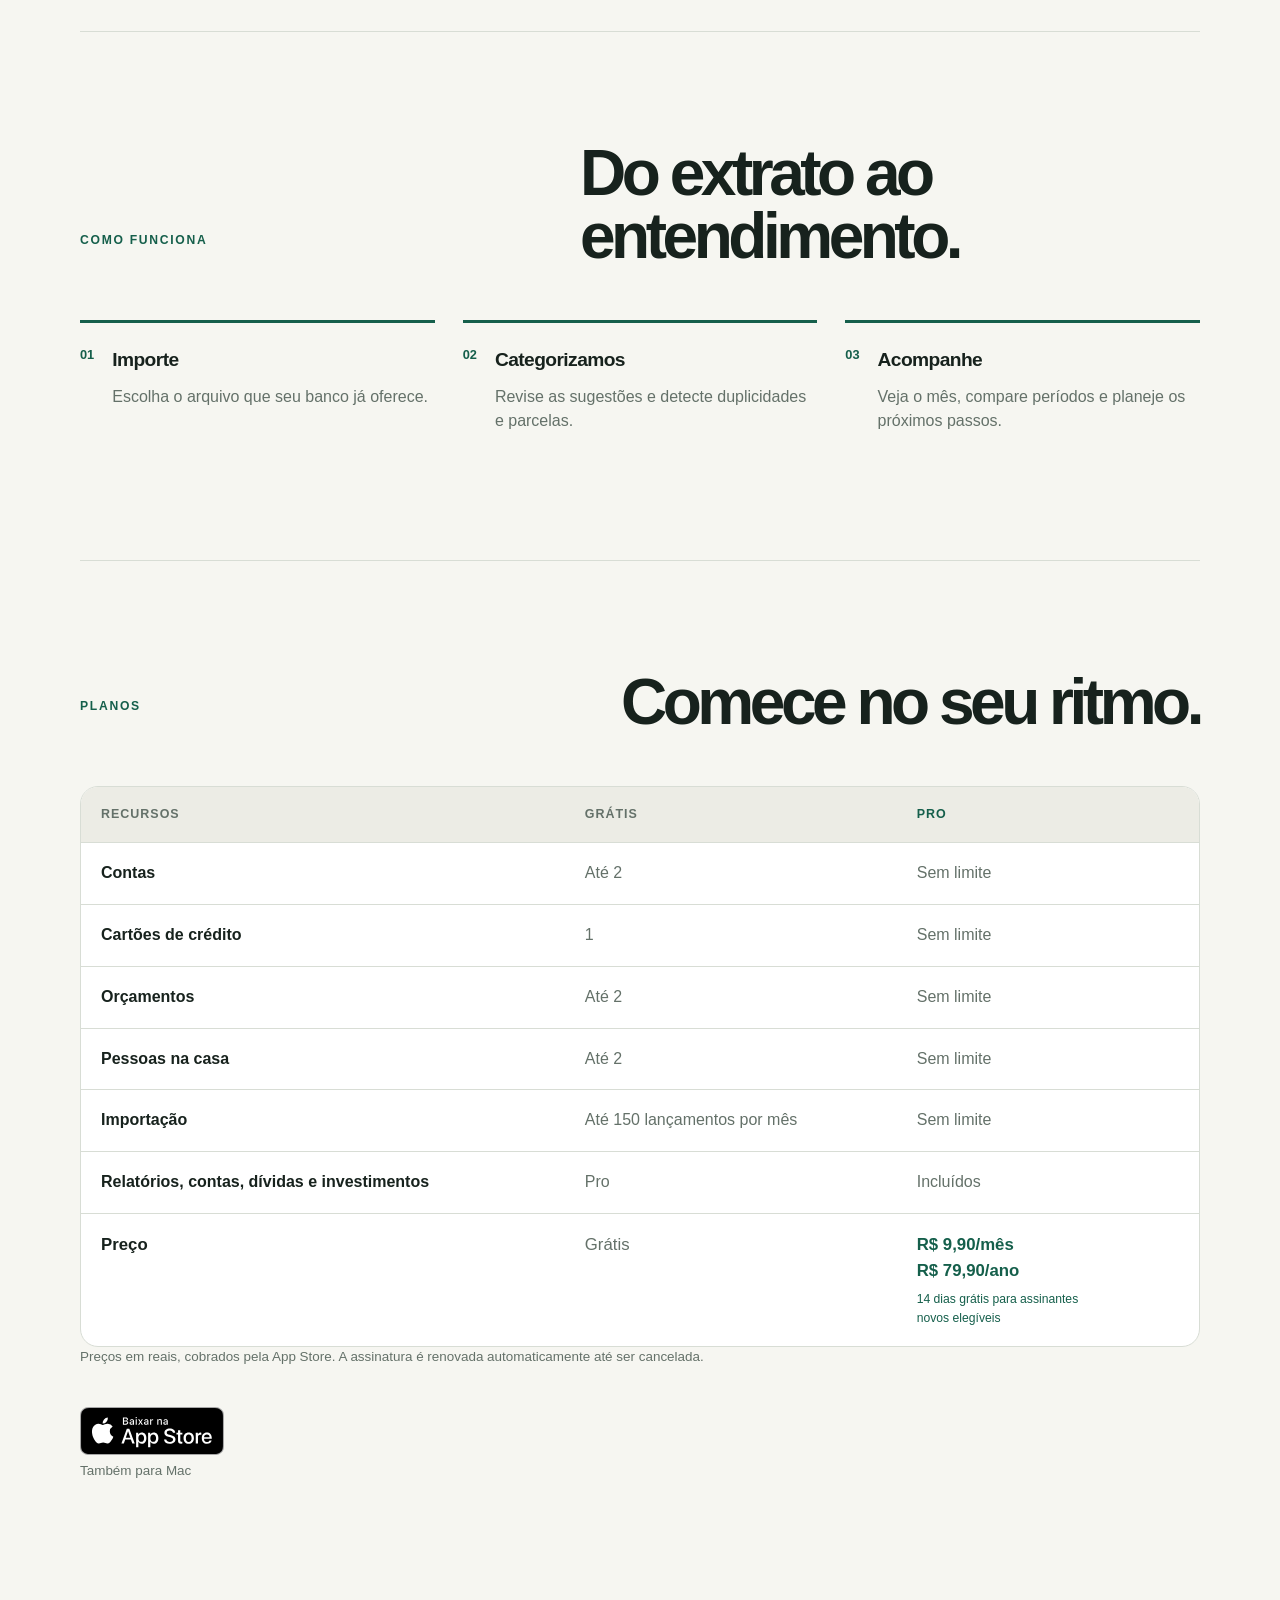
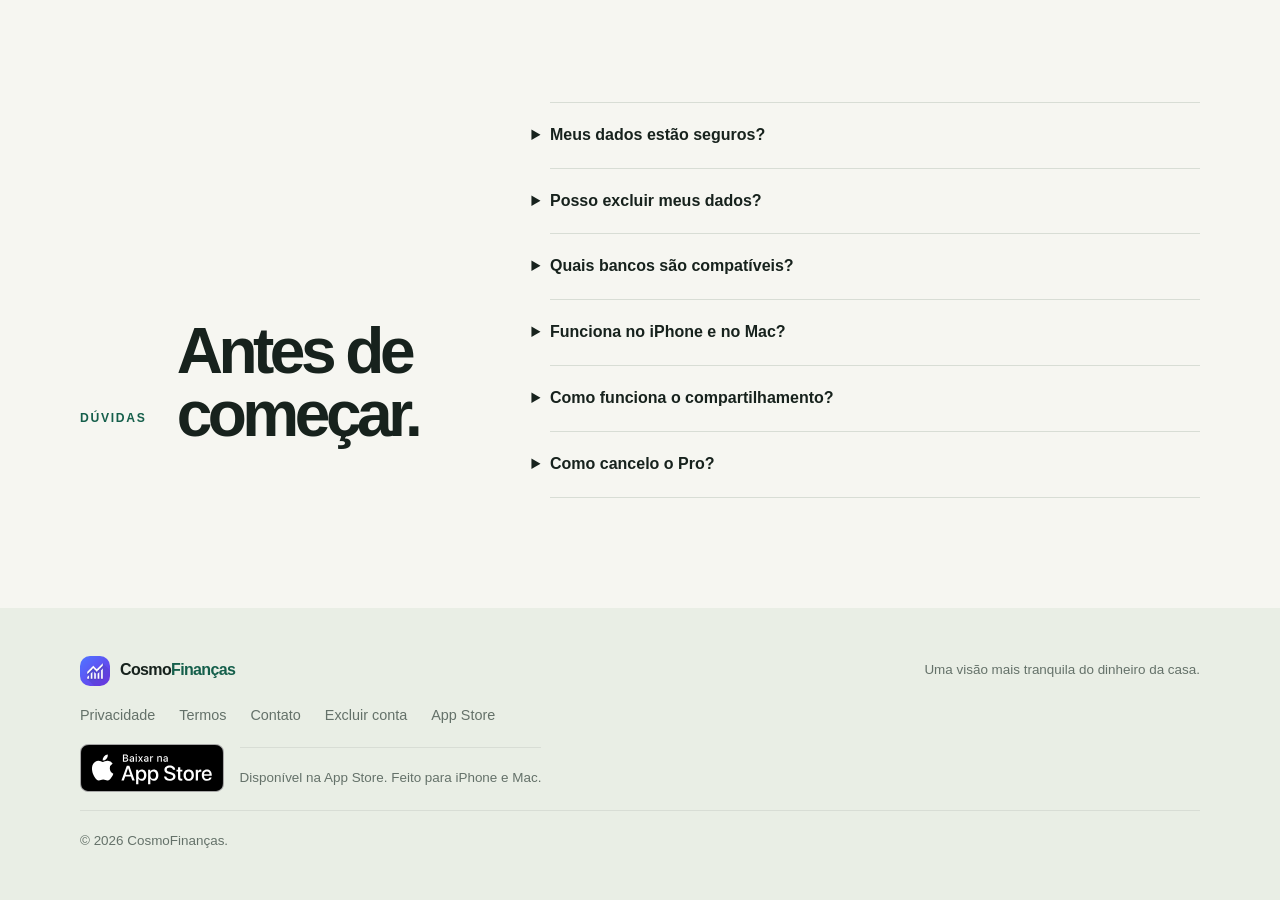
==== commit f4945d0d: "feat(site): App Store download CTA replaces 'Em breve'" ====
--- a/index.html
+++ b/index.html
@@ -9,6 +9,7 @@
   <link rel="canonical" href="https://cosmofinancas.org/">
   <link rel="icon" href="/favicon.ico">
   <link rel="apple-touch-icon" href="/apple-touch-icon.png">
+  <meta name="apple-itunes-app" content="app-id=6758966021">
   <meta property="og:type" content="website">
   <meta property="og:locale" content="pt_BR">
   <meta property="og:site_name" content="CosmoFinanças">
@@ -81,7 +82,12 @@
         <p class="hero-subtitle">Organize contas, cartões e planos do mês no iPhone e no Mac, sem transformar sua vida em uma planilha.</p>
         <div class="hero-actions">
           <a class="button button-primary" href="#como-funciona">Ver como funciona <span aria-hidden="true">↓</span></a>
-          <span class="button button-disabled" aria-disabled="true">Em breve na App Store</span>
+          <div class="app-cta">
+            <a href="https://apps.apple.com/br/app/cosmo-finan%C3%A7as/id6758966021" target="_blank" rel="noopener" aria-label="Baixar na App Store">
+              <img class="app-store-badge" src="/public/app-store-badge-pt-br.svg" alt="Baixar na App Store" width="120" height="40">
+            </a>
+            <a class="app-cta-note" href="https://apps.apple.com/br/app/cosmo-finan%C3%A7as/id6758966021" target="_blank" rel="noopener">Também para Mac</a>
+          </div>
         </div>
         <p class="hero-note">Sem anúncios. Seus dados acompanham você pela sua conta.</p>
       </div>
@@ -158,6 +164,12 @@
         </table>
       </div>
       <p class="pricing-note">Preços em reais, cobrados pela App Store. A assinatura é renovada automaticamente até ser cancelada.</p>
+      <div class="plans-cta app-cta">
+        <a href="https://apps.apple.com/br/app/cosmo-finan%C3%A7as/id6758966021" target="_blank" rel="noopener" aria-label="Baixar na App Store">
+          <img class="app-store-badge" src="/public/app-store-badge-pt-br.svg" alt="Baixar na App Store" width="120" height="40">
+        </a>
+        <a class="app-cta-note" href="https://apps.apple.com/br/app/cosmo-finan%C3%A7as/id6758966021" target="_blank" rel="noopener">Também para Mac</a>
+      </div>
     </section>
 
     <section id="duvidas" class="section-wrap section-block faq-section" aria-labelledby="faq-title">
@@ -177,8 +189,14 @@
     <div class="section-wrap footer-inner">
       <a class="brand" href="/" aria-label="CosmoFinanças, início"><img src="/icon-192x192.png" alt="" width="30" height="30"><span>Cosmo<span class="brand-accent">Finanças</span></span></a>
       <p>Uma visão mais tranquila do dinheiro da casa.</p>
-      <nav aria-label="Links legais"><a href="/privacidade/">Privacidade</a><a href="/termos/">Termos</a><a href="/contato/">Contato</a><a href="/excluir-conta/">Excluir conta</a></nav>
-      <small>© 2026 CosmoFinanças. Feito para iPhone e Mac.</small>
+      <nav aria-label="Links legais"><a href="/privacidade/">Privacidade</a><a href="/termos/">Termos</a><a href="/contato/">Contato</a><a href="/excluir-conta/">Excluir conta</a><a href="https://apps.apple.com/br/app/cosmo-finan%C3%A7as/id6758966021" target="_blank" rel="noopener">App Store</a></nav>
+      <div class="footer-cta">
+        <a href="https://apps.apple.com/br/app/cosmo-finan%C3%A7as/id6758966021" target="_blank" rel="noopener" aria-label="Baixar na App Store">
+          <img class="app-store-badge" src="/public/app-store-badge-pt-br.svg" alt="Baixar na App Store" width="120" height="40">
+        </a>
+        <small>Disponível na App Store. Feito para iPhone e Mac.</small>
+      </div>
+      <small>© 2026 CosmoFinanças.</small>
     </div>
   </footer>
 </body>
--- a/style.css
+++ b/style.css
@@ -35,7 +35,13 @@
 .button { display: inline-flex; align-items: center; gap: 12px; min-height: 48px; padding: 0 20px; border: 1px solid transparent; border-radius: 999px; font-size: .92rem; font-weight: 750; text-decoration: none; }
 .button-primary { background: var(--accent); color: #fff; box-shadow: 0 10px 25px rgba(21, 95, 75, .2); }
 .button-primary:hover { background: #0c4738; transform: translateY(-2px); }
-.button-disabled { background: var(--surface-muted); color: var(--muted); border-color: var(--line); cursor: not-allowed; }
+.app-cta { display: inline-flex; flex-direction: column; align-items: flex-start; gap: 6px; }
+.app-store-badge { display: block; width: auto; height: 48px; }
+.app-cta-note { color: var(--muted); font-size: .84rem; text-decoration: none; }
+.app-cta-note:hover { color: var(--accent); }
+.plans-cta { margin-top: 26px; }
+.footer-cta { grid-column: 1 / -1; display: flex; flex-wrap: wrap; align-items: center; gap: 10px 16px; }
+.footer-cta small { padding-top: 0; border-top: 0; }
 .hero-note, .pricing-note { color: var(--muted); font-size: .84rem; }
 .hero-art { position: relative; min-height: 440px; display: grid; place-items: center; }
 .orbit { position: absolute; border: 1px solid rgba(21, 95, 75, .18); border-radius: 50%; transform: rotate(-18deg); }
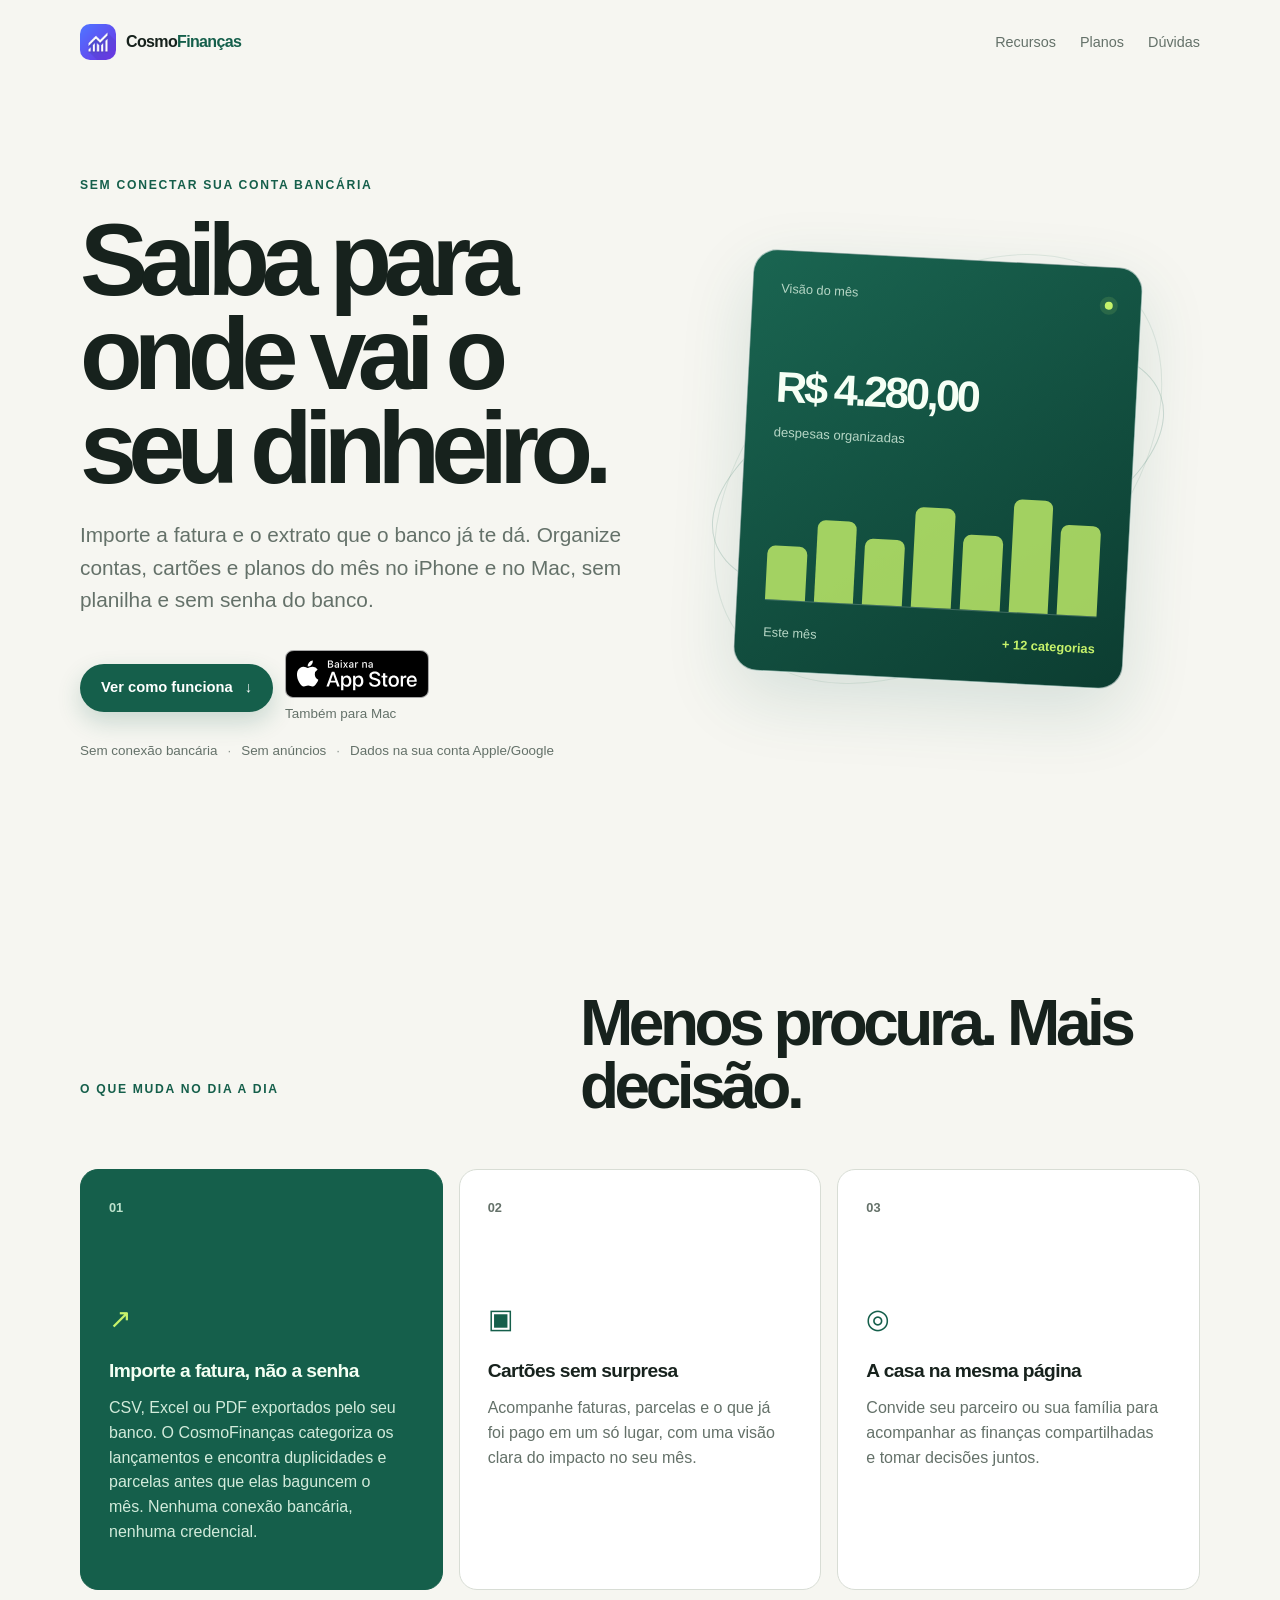
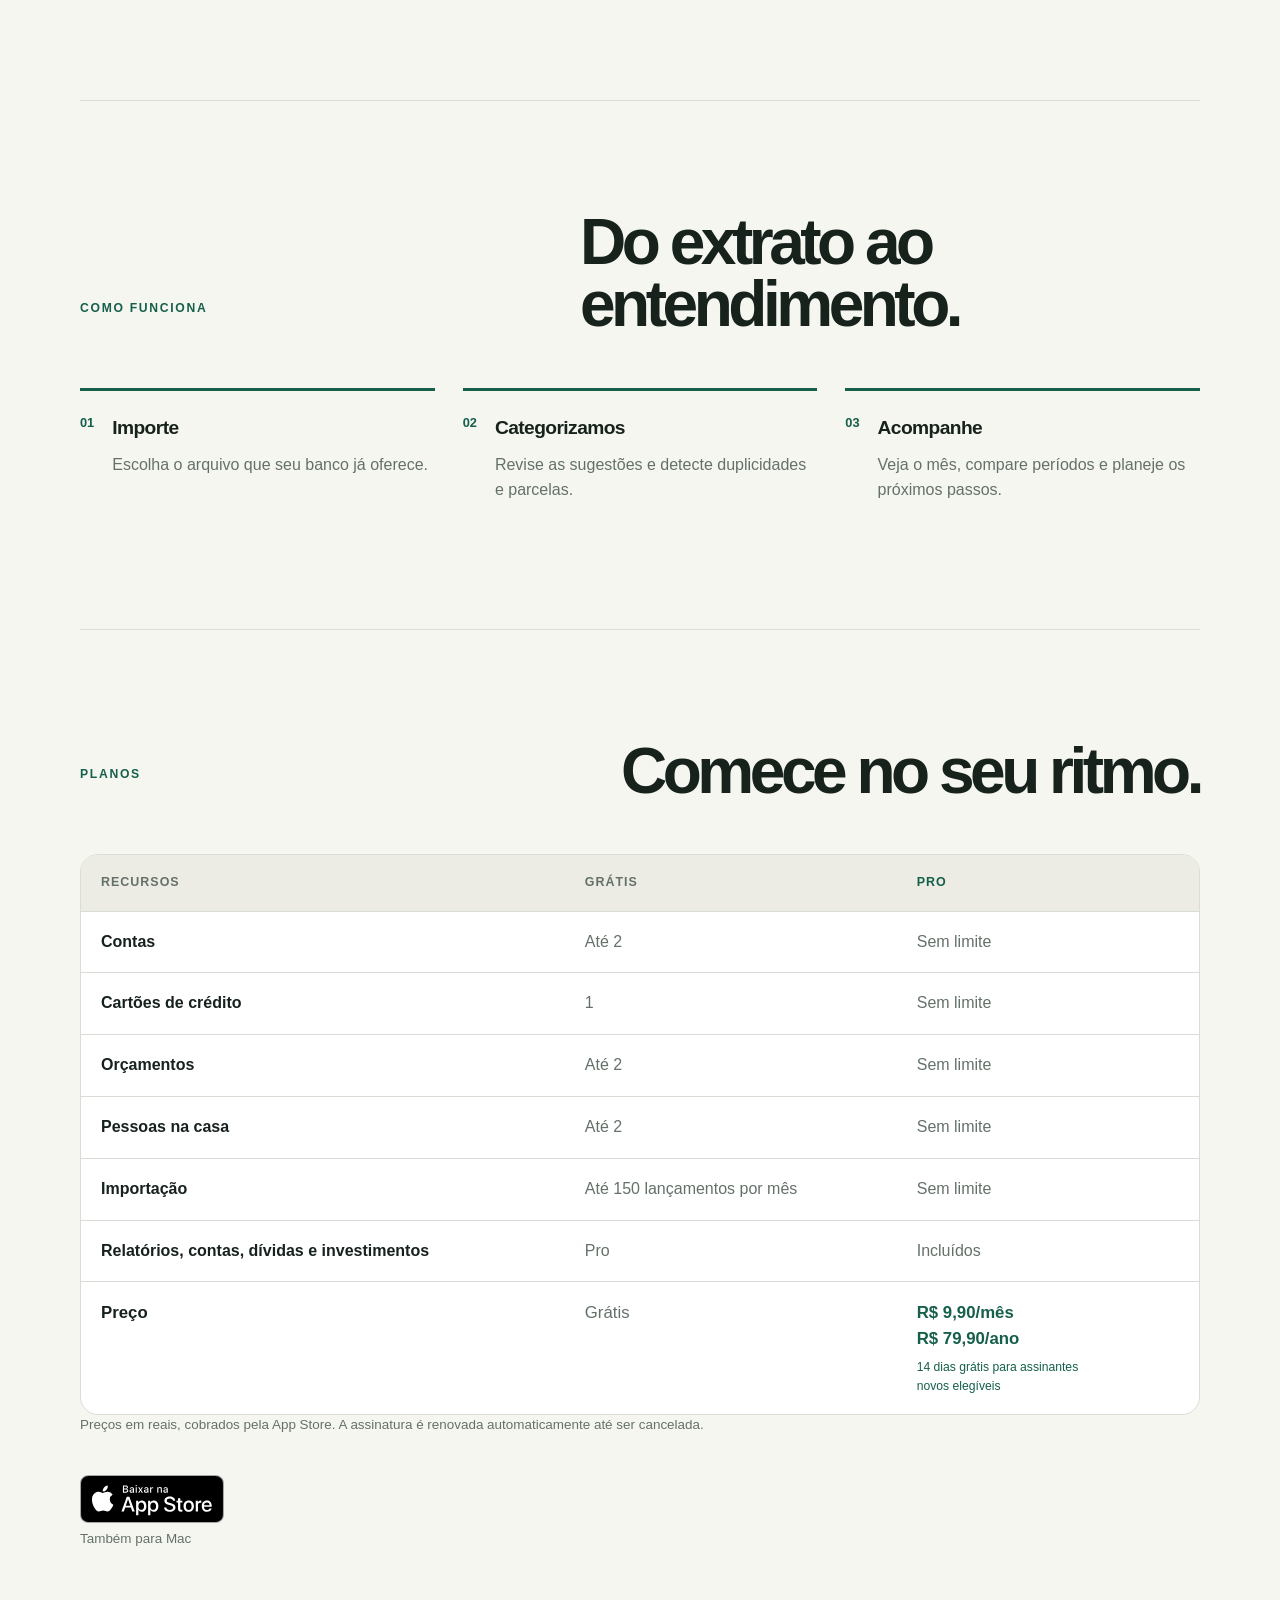
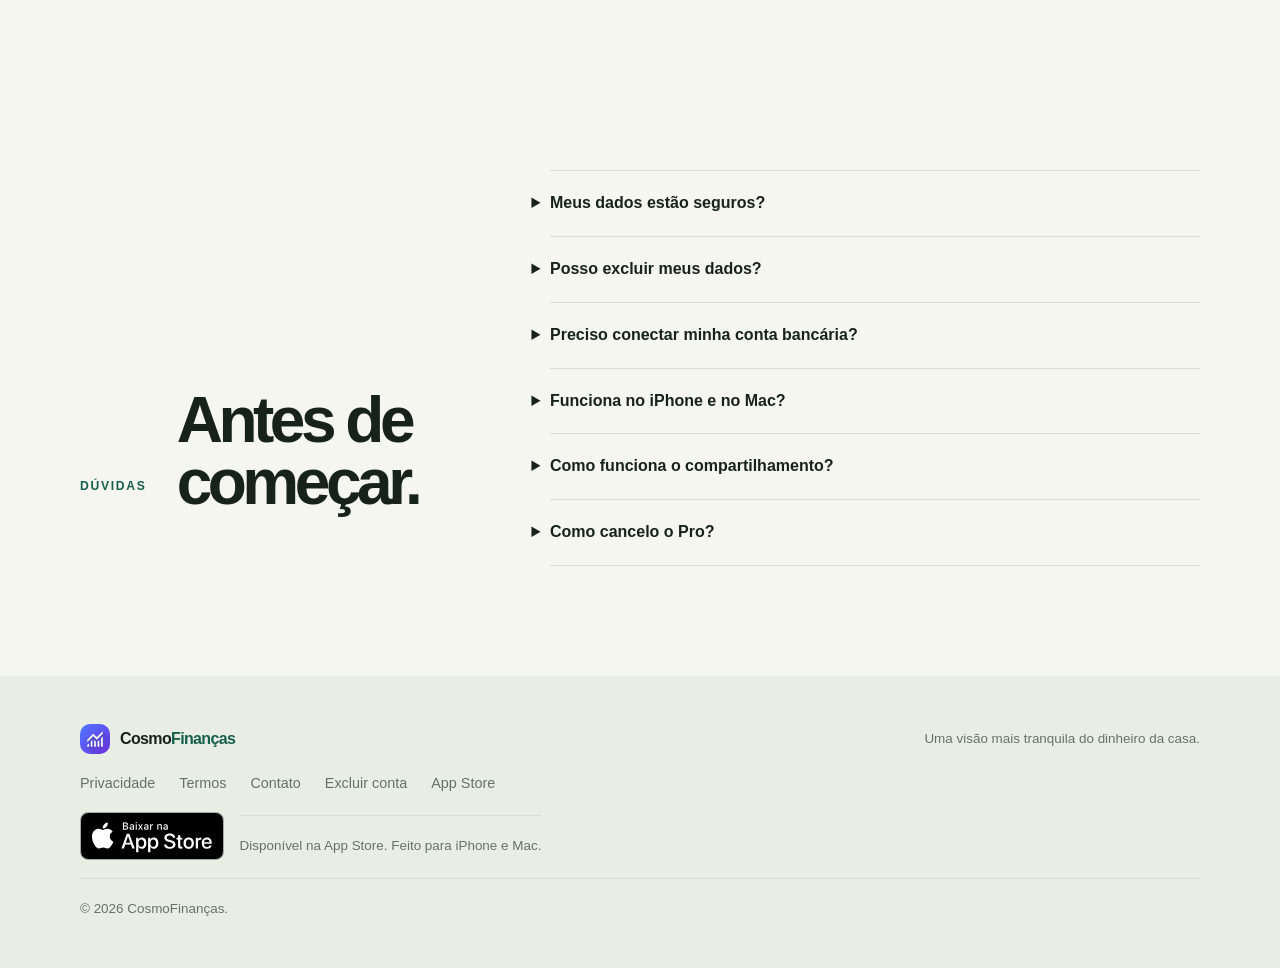
==== commit 6a895491: "feat(site): positioning — no bank connection" ====
--- a/index.html
+++ b/index.html
@@ -53,7 +53,7 @@
     "mainEntity": [
       {"@type":"Question","name":"Meus dados estão seguros?","acceptedAnswer":{"@type":"Answer","text":"Sim. O CosmoFinanças usa uma conta para sincronizar seus dados entre dispositivos e adota medidas técnicas para proteger as informações. Consulte a Política de Privacidade para saber mais."}},
       {"@type":"Question","name":"Posso excluir meus dados?","acceptedAnswer":{"@type":"Answer","text":"Sim. Você pode excluir sua conta dentro do app ou pela página de exclusão de conta."}},
-      {"@type":"Question","name":"Quais bancos são compatíveis?","acceptedAnswer":{"@type":"Answer","text":"Você pode importar arquivos CSV, Excel e PDF exportados pelo seu banco. Não é necessário conectar a conta bancária."}},
+      {"@type":"Question","name":"Preciso conectar minha conta bancária?","acceptedAnswer":{"@type":"Answer","text":"Não. O CosmoFinanças não usa Open Finance e nunca vê suas credenciais bancárias. Você importa arquivos CSV, Excel ou PDF exportados pelo seu banco e revisa cada lançamento antes de salvar. Funciona com qualquer banco que ofereça esses formatos."}},
       {"@type":"Question","name":"Funciona no iPhone e no Mac?","acceptedAnswer":{"@type":"Answer","text":"Sim. O app foi feito para iPhone e Mac, com sincronização pela sua conta."}},
       {"@type":"Question","name":"Como funciona o compartilhamento?","acceptedAnswer":{"@type":"Answer","text":"Convide as pessoas da sua casa pelo app. Os membros convidados podem acompanhar os dados financeiros compartilhados do lar."}},
       {"@type":"Question","name":"Como cancelo o Pro?","acceptedAnswer":{"@type":"Answer","text":"A assinatura é gerenciada pela App Store. Você pode cancelar nas configurações da sua conta Apple."}}
@@ -77,9 +77,9 @@
   <main>
     <section class="hero section-wrap" aria-labelledby="hero-title">
       <div class="hero-copy">
-        <p class="eyebrow">Finanças da casa, com clareza</p>
+        <p class="eyebrow">Sem conectar sua conta bancária</p>
         <h1 id="hero-title">Saiba para onde vai o seu dinheiro.</h1>
-        <p class="hero-subtitle">Organize contas, cartões e planos do mês no iPhone e no Mac, sem transformar sua vida em uma planilha.</p>
+        <p class="hero-subtitle">Importe a fatura e o extrato que o banco já te dá. Organize contas, cartões e planos do mês no iPhone e no Mac, sem planilha e sem senha do banco.</p>
         <div class="hero-actions">
           <a class="button button-primary" href="#como-funciona">Ver como funciona <span aria-hidden="true">↓</span></a>
           <div class="app-cta">
@@ -89,7 +89,11 @@
             <a class="app-cta-note" href="https://apps.apple.com/br/app/cosmo-finan%C3%A7as/id6758966021" target="_blank" rel="noopener">Também para Mac</a>
           </div>
         </div>
-        <p class="hero-note">Sem anúncios. Seus dados acompanham você pela sua conta.</p>
+        <ul class="reassurance">
+          <li>Sem conexão bancária</li>
+          <li>Sem anúncios</li>
+          <li>Dados na sua conta Apple/Google</li>
+        </ul>
       </div>
       <div class="hero-art" aria-label="Resumo visual do seu mês financeiro" role="img">
         <div class="orbit orbit-one"></div>
@@ -113,8 +117,8 @@
         <article class="feature-card feature-card-highlight">
           <span class="feature-number">01</span>
           <div class="feature-icon" aria-hidden="true">↗</div>
-          <h3>Importe seus extratos</h3>
-          <p>CSV, Excel ou PDF. O CosmoFinanças categoriza seus lançamentos e ajuda a encontrar duplicidades antes que elas baguncem o mês.</p>
+          <h3>Importe a fatura, não a senha</h3>
+          <p>CSV, Excel ou PDF exportados pelo seu banco. O CosmoFinanças categoriza os lançamentos e encontra duplicidades e parcelas antes que elas baguncem o mês. Nenhuma conexão bancária, nenhuma credencial.</p>
         </article>
         <article class="feature-card">
           <span class="feature-number">02</span>
@@ -177,7 +181,7 @@
       <div class="faq-list">
         <details><summary>Meus dados estão seguros?</summary><p>Sim. O CosmoFinanças usa uma conta para sincronizar seus dados entre dispositivos e adota medidas técnicas para proteger as informações. Consulte a <a href="/privacidade/">Política de Privacidade</a> para saber mais.</p></details>
         <details><summary>Posso excluir meus dados?</summary><p>Sim. Você pode excluir sua conta dentro do app ou pela <a href="/excluir-conta/">página de exclusão de conta</a>.</p></details>
-        <details><summary>Quais bancos são compatíveis?</summary><p>Você pode importar arquivos CSV, Excel e PDF exportados pelo seu banco. Não é necessário conectar a conta bancária.</p></details>
+        <details><summary>Preciso conectar minha conta bancária?</summary><p>Não. O CosmoFinanças não usa Open Finance e nunca vê suas credenciais bancárias. Você importa arquivos CSV, Excel ou PDF exportados pelo seu banco e revisa cada lançamento antes de salvar. Funciona com qualquer banco que ofereça esses formatos.</p></details>
         <details><summary>Funciona no iPhone e no Mac?</summary><p>Sim. O app foi feito para iPhone e Mac, com sincronização pela sua conta.</p></details>
         <details><summary>Como funciona o compartilhamento?</summary><p>Convide as pessoas da sua casa pelo app. Os membros convidados podem acompanhar os dados financeiros compartilhados do lar.</p></details>
         <details><summary>Como cancelo o Pro?</summary><p>A assinatura é gerenciada pela App Store. Você pode cancelar nas configurações da sua conta Apple.</p></details>
--- a/style.css
+++ b/style.css
@@ -42,7 +42,9 @@
 .plans-cta { margin-top: 26px; }
 .footer-cta { grid-column: 1 / -1; display: flex; flex-wrap: wrap; align-items: center; gap: 10px 16px; }
 .footer-cta small { padding-top: 0; border-top: 0; }
-.hero-note, .pricing-note { color: var(--muted); font-size: .84rem; }
+.reassurance { display: flex; flex-wrap: wrap; align-items: center; margin: 0; padding: 0; list-style: none; color: var(--muted); font-size: .84rem; }
+.reassurance li + li::before { content: "·"; margin: 0 10px; color: var(--muted); opacity: .7; }
+.pricing-note { color: var(--muted); font-size: .84rem; }
 .hero-art { position: relative; min-height: 440px; display: grid; place-items: center; }
 .orbit { position: absolute; border: 1px solid rgba(21, 95, 75, .18); border-radius: 50%; transform: rotate(-18deg); }
 .orbit-one { width: 470px; height: 220px; }
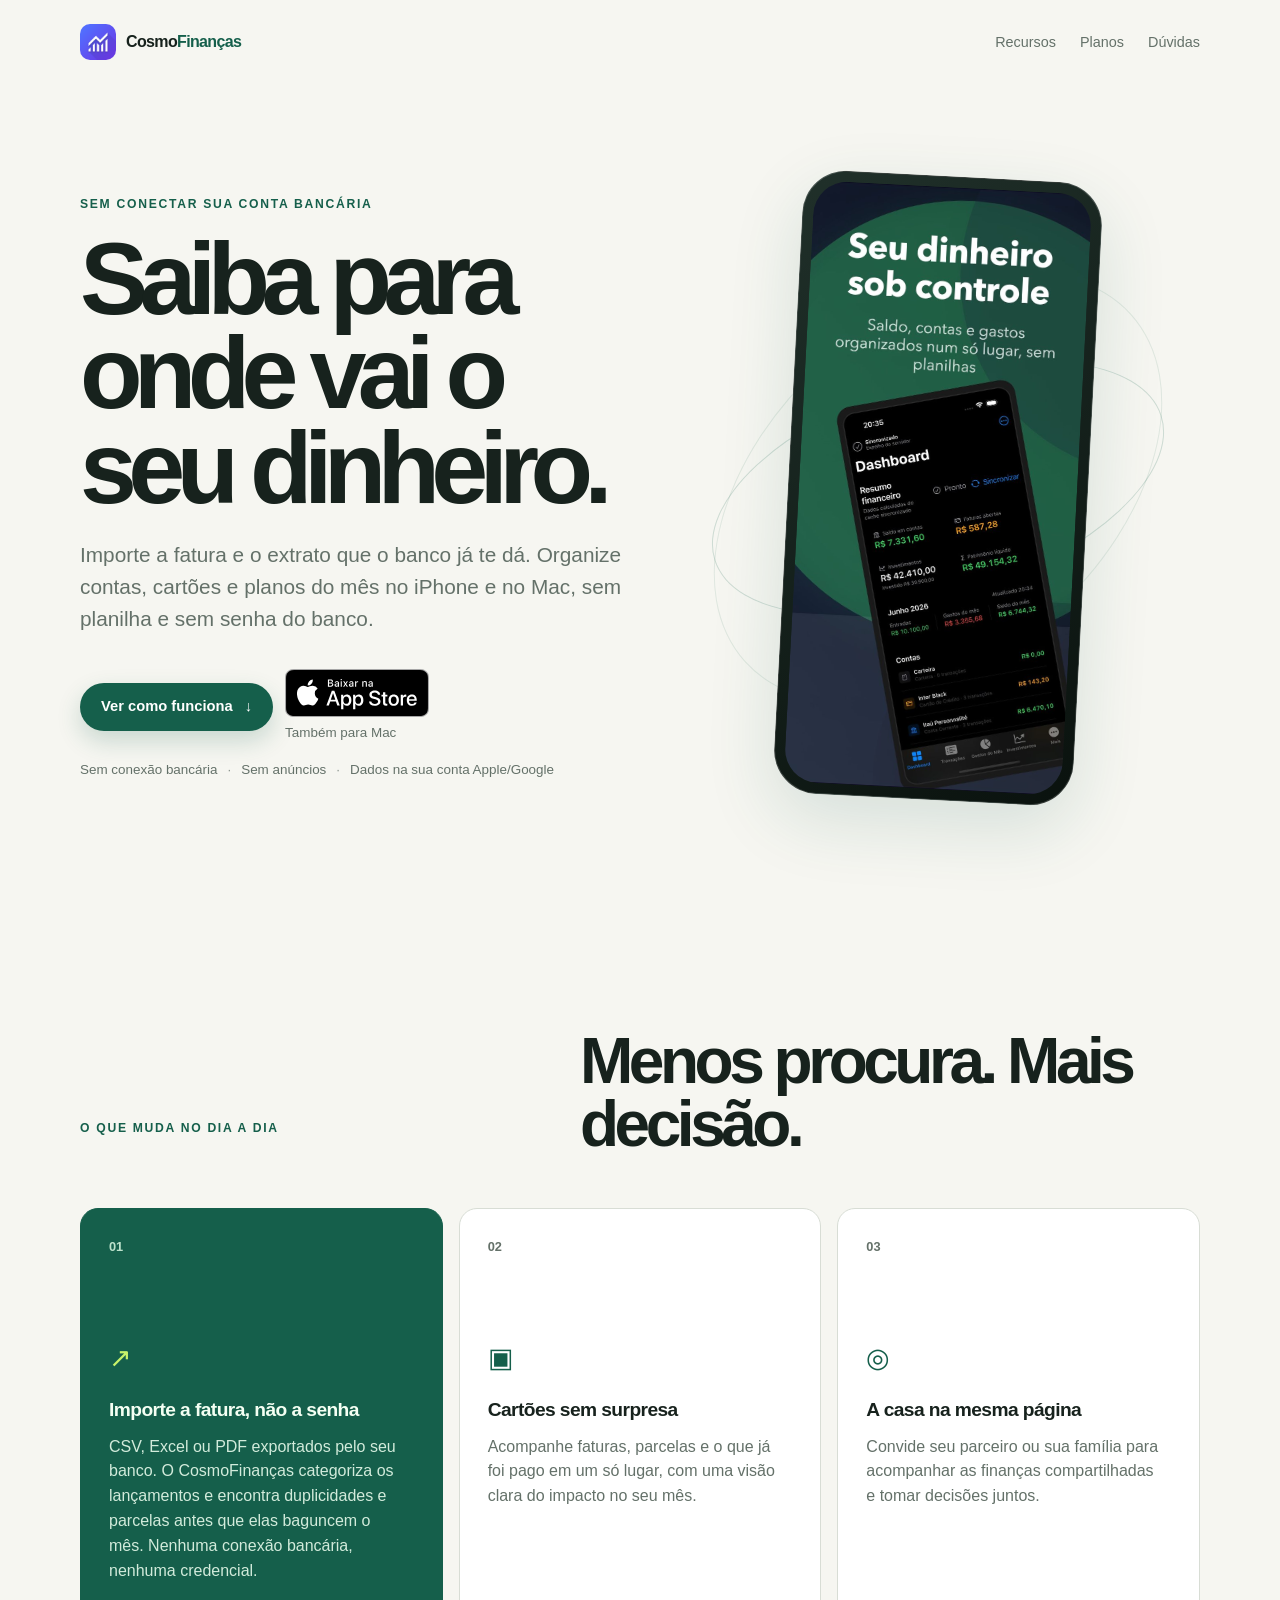
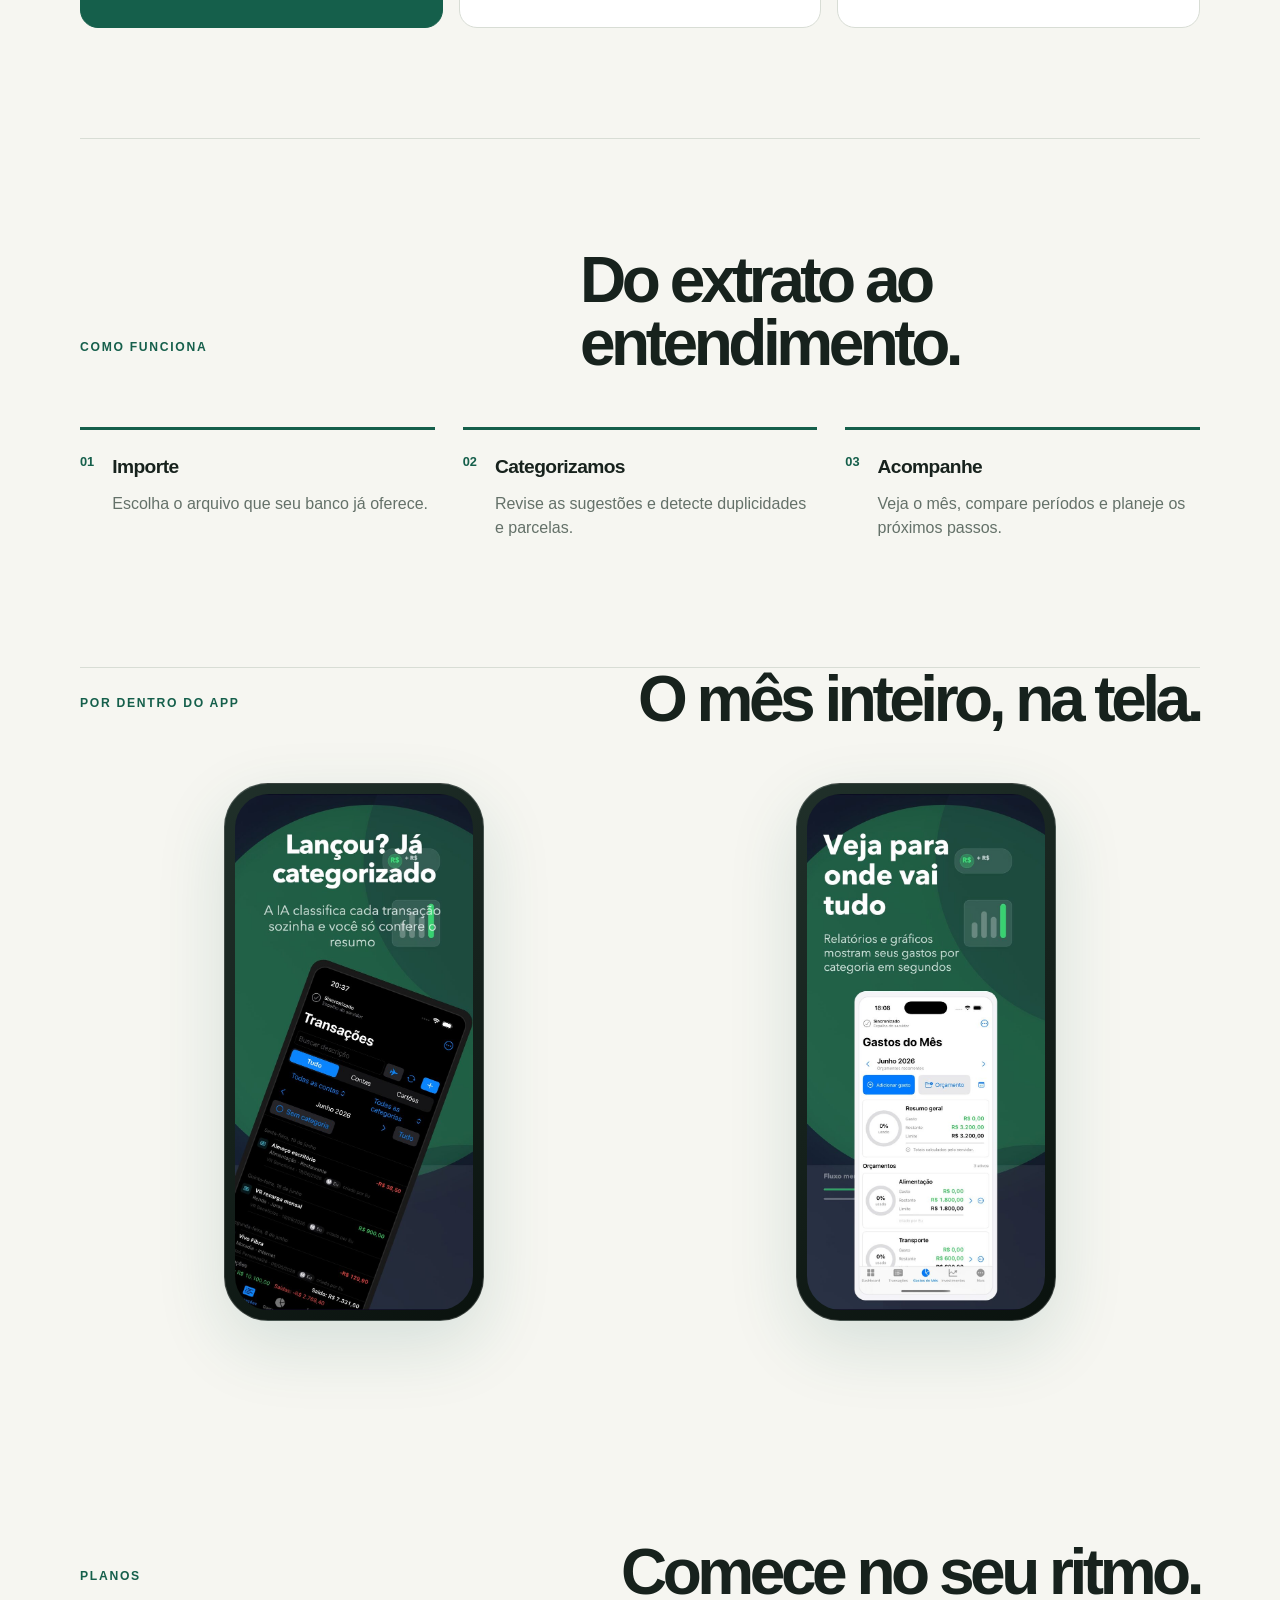
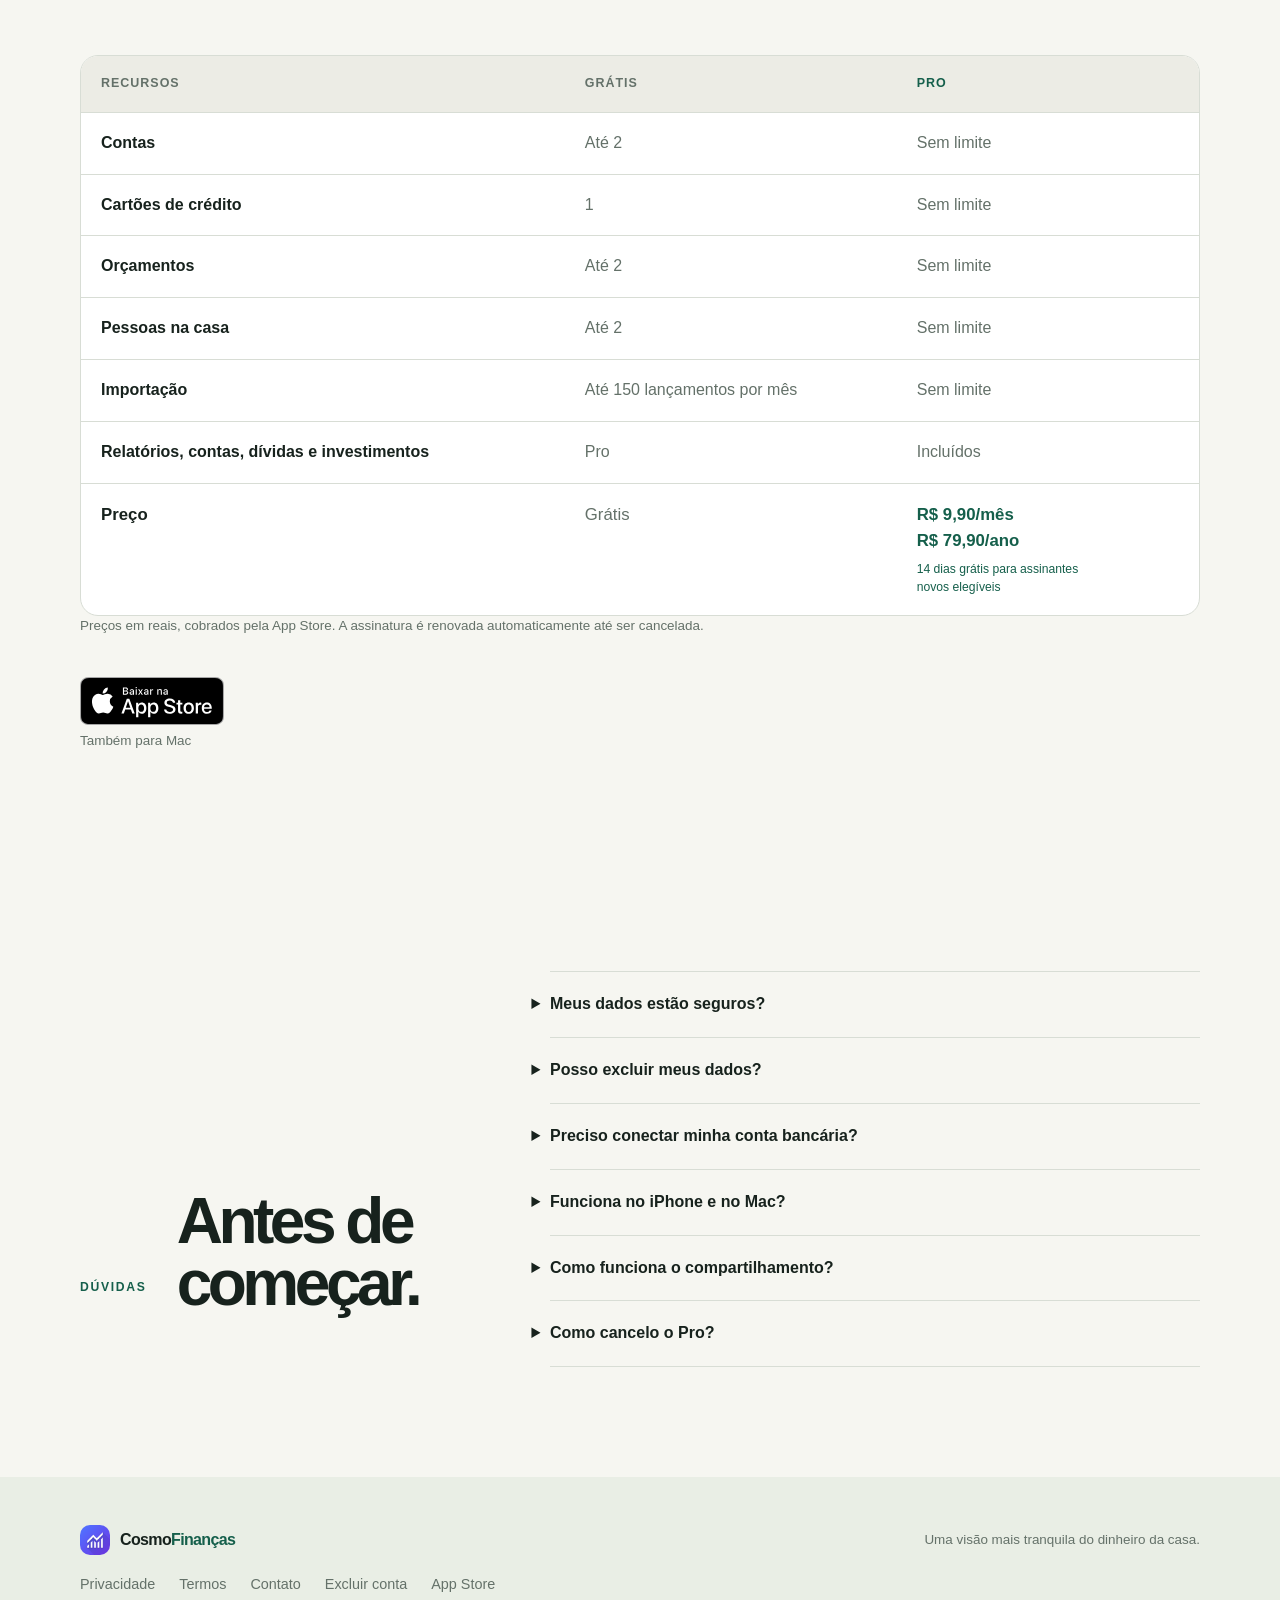
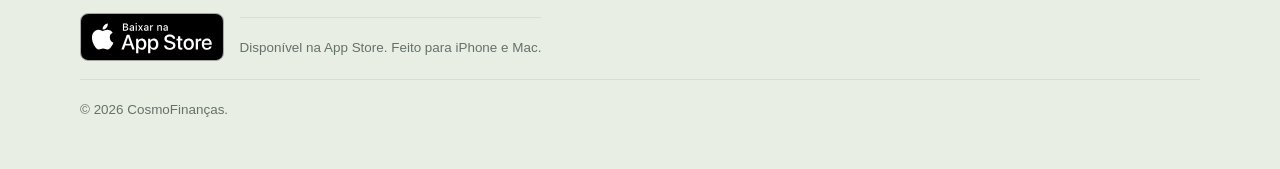
==== commit 1e784dbf: "feat(site): real screenshots and social preview" ====
--- a/index.html
+++ b/index.html
@@ -4,7 +4,7 @@
   <meta charset="utf-8">
   <meta name="viewport" content="width=device-width, initial-scale=1">
   <title>CosmoFinanças | Saiba para onde vai o seu dinheiro</title>
-  <meta name="description" content="Organize as finanças da sua casa no iPhone e no Mac. Importe extratos, acompanhe cartões, orçamentos e muito mais com o CosmoFinanças.">
+  <meta name="description" content="Organize as finanças da casa no iPhone e no Mac importando os extratos que seu banco já exporta. Sem conexão bancária, sem senha do banco.">
   <meta name="robots" content="index, follow">
   <link rel="canonical" href="https://cosmofinancas.org/">
   <link rel="icon" href="/favicon.ico">
@@ -14,13 +14,16 @@
   <meta property="og:locale" content="pt_BR">
   <meta property="og:site_name" content="CosmoFinanças">
   <meta property="og:title" content="CosmoFinanças | Saiba para onde vai o seu dinheiro">
-  <meta property="og:description" content="Finanças da casa, com clareza. Importe seus extratos e acompanhe o mês no iPhone e no Mac.">
+  <meta property="og:description" content="Importe o extrato que seu banco já te dá. Sem conexão bancária, sem senha do banco, no iPhone e no Mac.">
   <meta property="og:url" content="https://cosmofinancas.org/">
-  <meta property="og:image" content="https://cosmofinancas.org/icon-512x512.png">
-  <meta name="twitter:card" content="summary">
+  <meta property="og:image" content="https://cosmofinancas.org/public/social-preview.png">
+  <meta property="og:image:width" content="1200">
+  <meta property="og:image:height" content="630">
+  <meta property="og:image:alt" content="CosmoFinanças no iPhone, com o resumo do mês e o dashboard do app">
+  <meta name="twitter:card" content="summary_large_image">
   <meta name="twitter:title" content="CosmoFinanças | Saiba para onde vai o seu dinheiro">
-  <meta name="twitter:description" content="Finanças da casa, com clareza. Importe seus extratos e acompanhe o mês no iPhone e no Mac.">
-  <meta name="twitter:image" content="https://cosmofinancas.org/icon-512x512.png">
+  <meta name="twitter:description" content="Importe o extrato que seu banco já te dá. Sem conexão bancária, sem senha do banco, no iPhone e no Mac.">
+  <meta name="twitter:image" content="https://cosmofinancas.org/public/social-preview.png">
   <link rel="stylesheet" href="/style.css">
   <script type="application/ld+json">
   {
@@ -29,7 +32,9 @@
     "name": "CosmoFinanças",
     "applicationCategory": "FinanceApplication",
     "operatingSystem": "iOS, macOS",
-    "description": "Aplicativo de finanças para organizar a vida financeira da casa.",
+    "description": "Aplicativo de finanças da casa que importa extratos CSV, Excel e PDF exportados pelo banco, sem conexão bancária.",
+    "softwareVersion": "2.1.0",
+    "downloadUrl": "https://apps.apple.com/br/app/cosmo-finan%C3%A7as/id6758966021",
     "offers": [
       {
         "@type": "Offer",
@@ -95,16 +100,12 @@
           <li>Dados na sua conta Apple/Google</li>
         </ul>
       </div>
-      <div class="hero-art" aria-label="Resumo visual do seu mês financeiro" role="img">
+      <div class="hero-art">
         <div class="orbit orbit-one"></div>
         <div class="orbit orbit-two"></div>
-        <div class="dashboard-card">
-          <div class="card-topline"><span>Visão do mês</span><span class="status-dot"></span></div>
-          <p class="card-total">R$ 4.280,00</p>
-          <p class="card-caption">despesas organizadas</p>
-          <div class="chart"><span class="bar-42"></span><span class="bar-64"></span><span class="bar-51"></span><span class="bar-78"></span><span class="bar-58"></span><span class="bar-88"></span><span class="bar-70"></span></div>
-          <div class="card-footer"><span>Este mês</span><strong>+ 12 categorias</strong></div>
-        </div>
+        <figure class="phone-frame phone-frame-hero">
+          <img src="/public/screens/dashboard.jpg" alt="Dashboard do CosmoFinanças com saldo em contas, faturas abertas e patrimônio líquido" width="700" height="1517">
+        </figure>
       </div>
     </section>
 
@@ -147,6 +148,21 @@
       </ol>
     </section>
 
+    <section id="telas" class="section-wrap section-block screens-section" aria-labelledby="screens-title">
+      <div class="section-heading">
+        <p class="eyebrow">Por dentro do app</p>
+        <h2 id="screens-title">O mês inteiro, na tela.</h2>
+      </div>
+      <div class="screens-row">
+        <figure class="phone-frame">
+          <img src="/public/screens/transacoes.jpg" alt="Lista de transações do CosmoFinanças com busca, categorias e valores" width="700" height="1517">
+        </figure>
+        <figure class="phone-frame">
+          <img src="/public/screens/gastos-do-mes.jpg" alt="Gastos do mês no CosmoFinanças com orçamentos por categoria e valores restantes" width="700" height="1517">
+        </figure>
+      </div>
+    </section>
+
     <section id="planos" class="section-wrap section-block" aria-labelledby="plans-title">
       <div class="section-heading">
         <p class="eyebrow">Planos</p>
--- a/style.css
+++ b/style.css
@@ -49,22 +49,13 @@
 .orbit { position: absolute; border: 1px solid rgba(21, 95, 75, .18); border-radius: 50%; transform: rotate(-18deg); }
 .orbit-one { width: 470px; height: 220px; }
 .orbit-two { width: 340px; height: 520px; transform: rotate(48deg); border-color: rgba(21, 95, 75, .1); }
-.dashboard-card { position: relative; width: min(100%, 390px); padding: 28px; border: 1px solid rgba(255,255,255,.6); border-radius: 24px; background: linear-gradient(145deg, #1a6551, #0c3d31); color: #f6fff5; box-shadow: var(--shadow); transform: rotate(3deg); }
-.card-topline, .card-footer { display: flex; justify-content: space-between; align-items: center; color: #b7d7c6; font-size: .8rem; }
-.status-dot { width: 8px; height: 8px; border-radius: 50%; background: var(--accent-bright); box-shadow: 0 0 0 5px rgba(199,243,107,.12); }
-.card-total { margin: 55px 0 2px; font-size: 2.7rem; font-weight: 750; letter-spacing: -.07em; }
-.card-caption { color: #b7d7c6; font-size: .82rem; }
-.chart { height: 130px; display: flex; align-items: end; gap: 9px; margin: 28px 0 22px; border-bottom: 1px solid rgba(255,255,255,.2); }
-.chart span { flex: 1; border-radius: 8px 8px 0 0; background: var(--accent-bright); opacity: .8; }
-.chart .bar-42 { height: 42%; }
-.chart .bar-64 { height: 64%; }
-.chart .bar-51 { height: 51%; }
-.chart .bar-78 { height: 78%; }
-.chart .bar-58 { height: 58%; }
-.chart .bar-88 { height: 88%; }
-.chart .bar-70 { height: 70%; }
+.phone-frame { margin: 0; width: min(100%, 330px); padding: 10px; border: 1px solid rgba(255, 255, 255, .18); border-radius: 44px; background: linear-gradient(145deg, #20302a, #0a120e); box-shadow: var(--shadow); }
+.phone-frame img { display: block; width: 100%; height: auto; border-radius: 34px; }
+.phone-frame-hero { width: min(100%, 300px); transform: rotate(3deg); }
+.section-block.screens-section { padding-top: 0; }
+.screens-row { display: grid; grid-template-columns: repeat(2, minmax(0, 1fr)); gap: 24px; justify-items: center; }
+.screens-row .phone-frame { width: min(100%, 260px); }
 .not-found { padding: 18vh 0; text-align: center; }
-.card-footer strong { color: var(--accent-bright); font-weight: 650; }
 .section-block { padding: 110px 0; }
 .section-heading { display: flex; align-items: end; justify-content: space-between; gap: 30px; margin-bottom: 52px; }
 .feature-grid { display: grid; grid-template-columns: repeat(3, 1fr); gap: 16px; }
@@ -103,8 +94,6 @@
 .sr-only { position: absolute; width: 1px; height: 1px; padding: 0; margin: -1px; overflow: hidden; clip: rect(0,0,0,0); white-space: nowrap; border: 0; }
 @media (prefers-reduced-motion: no-preference) {
   .button-primary { transition: transform .2s ease, background .2s ease; }
-  .dashboard-card { animation: float-card 7s ease-in-out infinite; }
-  @keyframes float-card { 50% { transform: translateY(-10px) rotate(2deg); } }
 }
 @media (prefers-color-scheme: dark) {
   :root { --bg: #101713; --surface: #17211c; --surface-muted: #202c25; --text: #edf5ed; --muted: #a6b5aa; --line: #334139; --accent-soft: #253d2e; }
@@ -121,7 +110,7 @@
   .section-block { padding: 76px 0; }
   .section-heading, .faq-section { display: block; }
   .section-heading { margin-bottom: 34px; }
-  .feature-grid, .steps { grid-template-columns: 1fr; }
+  .feature-grid, .steps, .screens-row { grid-template-columns: 1fr; }
   .feature-card { min-height: auto; }
   .feature-number { margin-bottom: 42px; }
   .faq-section .section-heading { margin-bottom: 28px; }
@@ -131,6 +120,4 @@
 @media (max-width: 390px) {
   .section-wrap, .site-header { width: min(100% - 28px, 1120px); }
   h1 { font-size: 3.25rem; }
-  .dashboard-card { padding: 22px; }
-  .card-total { font-size: 2.2rem; }
 }
